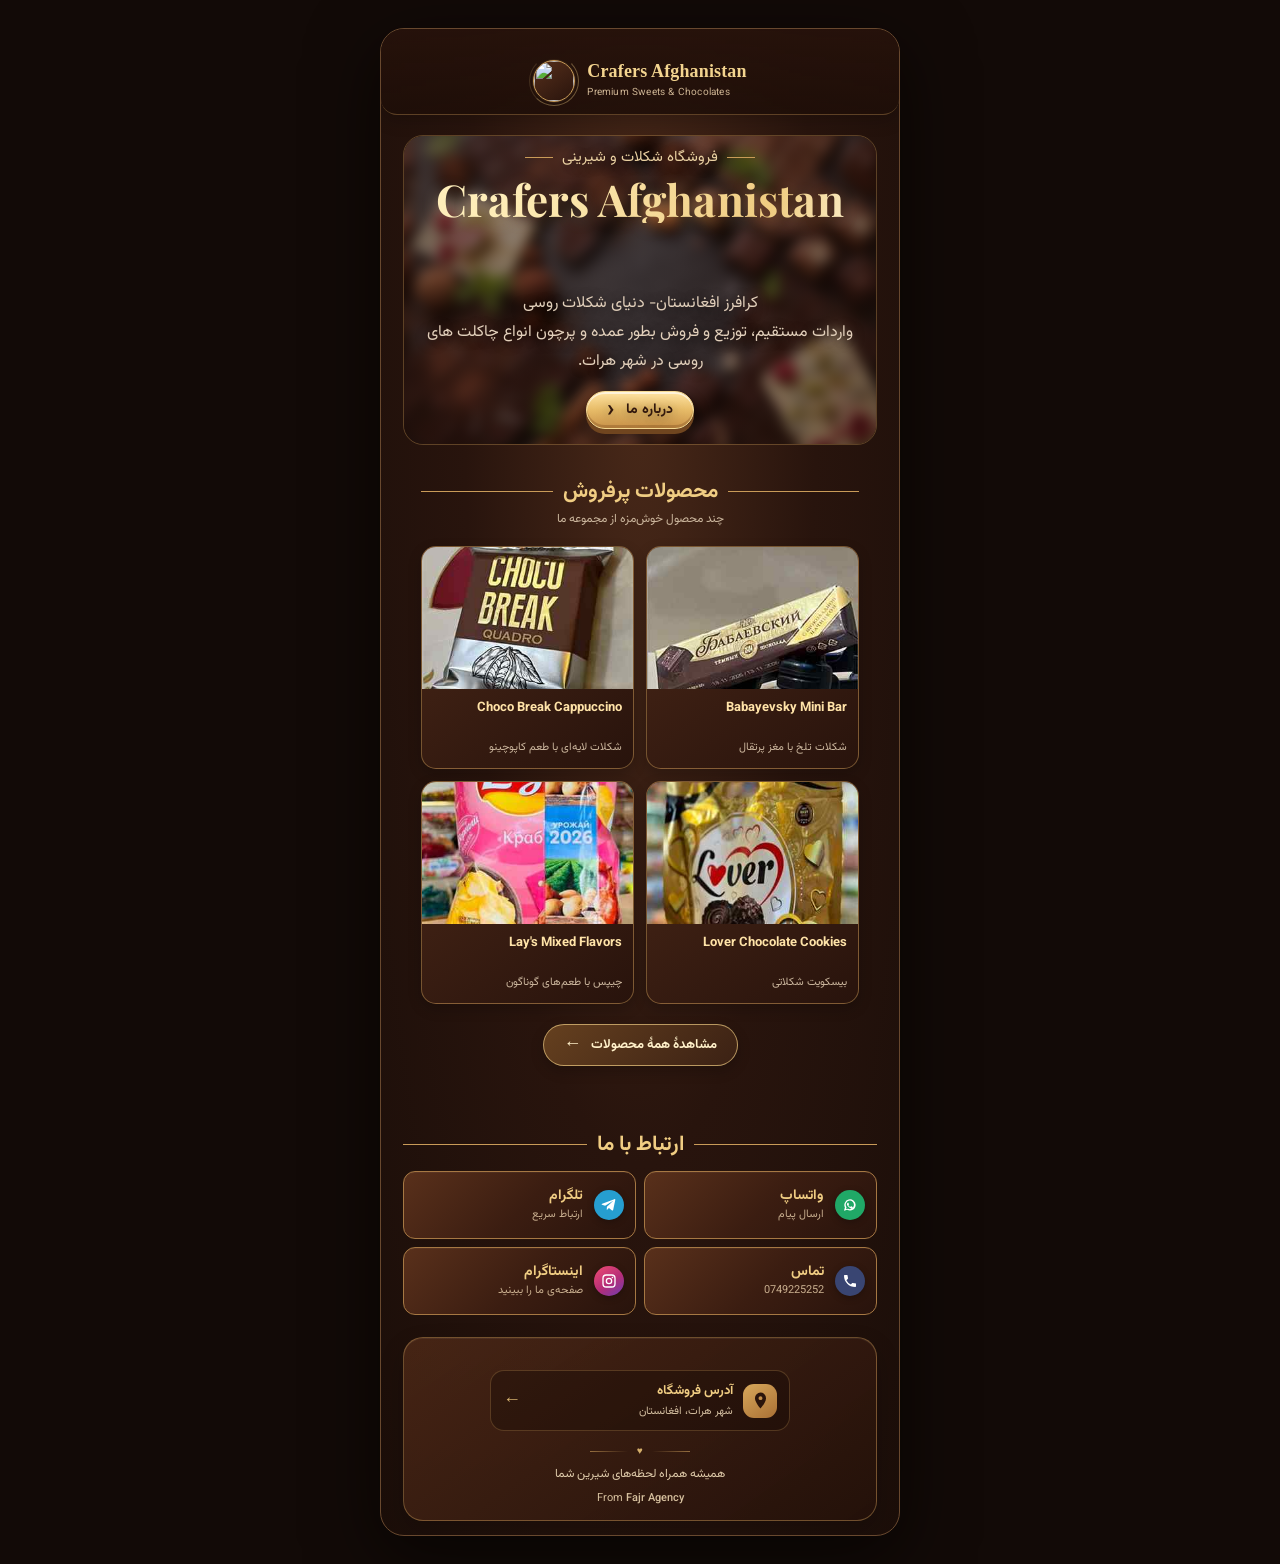
==== index.html @ d03ccd29 "Improve product ordering and clean duplicate listings Co-authored-by: Copilot <223556219+Copilot@use" ====
<!doctype html>
<html lang="fa" dir="rtl">
  <head>
    <meta charset="utf-8" />
    <meta name="viewport" content="width=device-width, initial-scale=1" />
    <meta name="author" content="Kamran Shakib" />
    <meta name="theme-color" content="#21100a" />
    <link rel="icon" href="assets/logo/logo.jpeg" type="image/jpeg" />
    <title>کرافِرز افغانستان | شیرینی و شکلات</title>
    <link rel="preconnect" href="https://fonts.googleapis.com" />
    <link rel="preconnect" href="https://fonts.gstatic.com" crossorigin />
    <link
      href="https://fonts.googleapis.com/css2?family=Playfair+Display:wght@600;700&display=swap"
      rel="stylesheet"
    />
    <link rel="stylesheet" href="style.css?v=about-services-20261118-1" />
  </head>
  <body>
    <main class="phone-page">
      <header class="topbar">
        <a
          class="brand"
          href="#home"
          aria-label="Crafers Afghanistan، صفحه اصلی"
          ><span class="brand-mark" aria-hidden="true"
            ><img src="assets/logo/logo.jpeg" alt="" /></span
          ><span class="brand-copy"
            ><strong>Crafers Afghanistan</strong
            ><small>Premium Sweets &amp; Chocolates</small></span
          ></a
        >
      </header>

      <section class="hero" id="home">
        <div class="hero-photo" aria-hidden="true"></div>
        <div class="hero-copy">
          <p class="eyebrow">
            <span></span> فروشگاه شکلات و شیرینی <span></span>
          </p>
          <h1>Crafers Afghanistan</h1>
          <h2 class="tagline-show" aria-label="طعم خاص، لحظه‌های خاص">
            <span>طعم خاص، لحظه‌های خاص</span><span>شیرینیِ لحظه‌های زندگی</span
            ><span>کیفیت برتر، مزه‌ی ماندگار</span>
          </h2>
          <p class="intro">
            کرافرز افغانستان- دنیای شکلات روسی<br />واردات مستقیم، توزیع و فروش
            بطور عمده و پرچون انواع چاکلت های روسی در شهر هرات.
          </p>
          <a class="about-button" href="about.html">درباره ما <b>‹</b></a>
        </div>
      </section>
      <section
        class="featured-products"
        aria-labelledby="featured-products-title"
      >
        <div class="section-heading">
          <span></span>
          <h2 id="featured-products-title">محصولات پرفروش</h2>
          <span></span>
        </div>
        <p class="section-subtitle">چند محصول خوش‌مزه از مجموعه ما</p>
        <div class="featured-products-grid">
          <a class="featured-product-card" href="products.html"
            ><img
              src="./assets/catalog/img_3315.jpg"
              alt="Babayevsky Mini Bar — شکلات تلخ با مغز پرتقال"
              width="480"
              height="571"
              loading="lazy"
              decoding="async"
            /><span class="featured-product-copy"
              ><strong>Babayevsky Mini Bar</strong
              ><small>شکلات تلخ با مغز پرتقال</small></span
            ></a
          >
          <a class="featured-product-card" href="products.html"
            ><img
              src="./assets/catalog/img_3203.jpg"
              alt="Choco Break Cappuccino — شکلات لایه‌ای با طعم کاپوچینو"
              width="480"
              height="571"
              loading="lazy"
              decoding="async"
            /><span class="featured-product-copy"
              ><strong>Choco Break Cappuccino</strong
              ><small>شکلات لایه‌ای با طعم کاپوچینو</small></span
            ></a
          >
          <a class="featured-product-card" href="products.html"
            ><img
              src="./assets/whatsapp/wa-34.jpg"
              alt="Lover Chocolate Cookies — بیسکویت شکلاتی"
              width="360"
              height="640"
              loading="lazy"
              decoding="async"
            /><span class="featured-product-copy"
              ><strong>Lover Chocolate Cookies</strong
              ><small>بیسکویت شکلاتی</small></span
            ></a
          >
          <a class="featured-product-card" href="products.html"
            ><img
              src="./assets/whatsapp/wa-23.jpg"
              alt="Lay's Mixed Flavors — چیپس با طعم‌های گوناگون"
              width="360"
              height="640"
              loading="lazy"
              decoding="async"
            /><span class="featured-product-copy"
              ><strong>Lay's Mixed Flavors</strong
              ><small>چیپس با طعم‌های گوناگون</small></span
            ></a
          >
        </div>
        <a class="featured-all-link" href="products.html"
          >مشاهدهٔ همهٔ محصولات <span aria-hidden="true">&#x2190;</span></a
        >
      </section>

      <section
        class="contact-section"
        id="contact"
        aria-labelledby="contact-title"
      >
        <div class="section-heading">
          <span></span>
          <h2 id="contact-title">ارتباط با ما</h2>
          <span></span>
        </div>
        <div class="contact-grid" aria-label="راه‌های ارتباطی">
          <a
            class="contact-card"
            href="https://wa.me/93749225252"
            target="_blank"
            rel="noopener noreferrer"
            ><span class="contact-icon whatsapp"
              ><svg viewBox="0 0 24 24" aria-hidden="true">
                <path
                  d="M20.5 11.8a8.5 8.5 0 0 1-12.6 7.4L3 20.5l1.4-4.7a8.5 8.5 0 1 1 16.1-4Zm-8.5-6.4a6.4 6.4 0 0 0-5.5 9.7l.3.5-.8 2.7 2.8-.8.5.3a6.4 6.4 0 1 0 2.7-12.4Zm3.5 9.1c-.2-.1-1.2-.6-1.4-.7s-.3-.1-.5.1-.5.7-.7.8-.3.2-.5.1a5.4 5.4 0 0 1-1.6-1 6 6 0 0 1-1.1-1.4c-.1-.2 0-.3.1-.4l.4-.5.2-.4v-.4c0-.1-.5-1.2-.7-1.6s-.4-.3-.5-.3h-.4a.8.8 0 0 0-.6.3 2.5 2.5 0 0 0-.8 1.8 4.4 4.4 0 0 0 .9 2.3 10 10 0 0 0 3.8 3.4c.5.2.9.4 1.2.5.5.2 1 .2 1.3.1.4-.1 1.2-.5 1.4-1s.2-.9.1-1-.2-.2-.5-.3Z"
                /></svg></span
            ><strong>واتساپ</strong><small>ارسال پیام</small></a
          >
          <a class="contact-card" href="https://t.me/"
            ><span class="contact-icon telegram"
              ><svg viewBox="0 0 24 24" aria-hidden="true">
                <path
                  d="m21.5 4.2-3.2 15c-.2 1.1-.8 1.4-1.7.9l-4.7-3.5-2.3 2.2c-.3.3-.5.5-1 .5l.3-4.8 8.8-8c.4-.3-.1-.5-.6-.2L6.2 13.2l-4.6-1.4c-1-.3-1-1 .2-1.5L20 3.2c.9-.3 1.7.2 1.5 1Z"
                /></svg></span
            ><strong>تلگرام</strong><small>ارتباط سریع</small></a
          >
          <a class="contact-card" href="tel:+93749225252"
            ><span class="contact-icon phone"
              ><svg viewBox="0 0 24 24" aria-hidden="true">
                <path
                  d="M6.62 10.79a15.05 15.05 0 0 0 6.59 6.59l2.2-2.2a1 1 0 0 1 1.02-.24c1.12.37 2.33.56 3.57.56.55 0 1 .45 1 1V20c0 .55-.45 1-1 1C10.61 21 3 13.39 3 4c0-.55.45-1 1-1h3.5c.55 0 1 .45 1 1 0 1.25.2 2.45.56 3.57a1 1 0 0 1-.25 1.02l-2.19 2.2Z"
                /></svg></span
            ><strong>تماس</strong><small>0749225252</small></a
          >
          <a
            class="contact-card"
            href="https://www.instagram.com/"
            target="_blank"
            rel="noopener noreferrer"
            aria-label="باز کردن اینستاگرام"
            ><span class="contact-icon instagram"
              ><svg viewBox="0 0 24 24" aria-hidden="true">
                <path
                  d="M7.8 2h8.4A5.8 5.8 0 0 1 22 7.8v8.4a5.8 5.8 0 0 1-5.8 5.8H7.8A5.8 5.8 0 0 1 2 16.2V7.8A5.8 5.8 0 0 1 7.8 2Zm0 2A3.8 3.8 0 0 0 4 7.8v8.4A3.8 3.8 0 0 0 7.8 20h8.4a3.8 3.8 0 0 0 3.8-3.8V7.8A3.8 3.8 0 0 0 16.2 4H7.8Zm4.2 3a5 5 0 1 1 0 10 5 5 0 0 1 0-10Zm0 2a3 3 0 1 0 0 6 3 3 0 0 0 0-6Zm5.2-3.5a1.2 1.2 0 1 1 0 2.4 1.2 1.2 0 0 1 0-2.4Z"
                /></svg></span
            ><strong>اینستاگرام</strong><small>صفحه‌ی ما را ببینید</small></a
          >
        </div>
      </section>

      <footer class="site-footer" id="address">
        <a
          class="footer-address"
          href="https://www.google.com/maps/search/?api=1&amp;query=Herat%2C+Afghanistan"
          target="_blank"
          rel="noopener noreferrer"
        >
          <span class="footer-pin" aria-hidden="true"
            ><svg viewBox="0 0 24 24">
              <path
                d="M12 2a7 7 0 0 0-7 7c0 5.25 7 13 7 13s7-7.75 7-13a7 7 0 0 0-7-7Zm0 9.5A2.5 2.5 0 1 1 12 6.5a2.5 2.5 0 0 1 0 5Z"
              /></svg
          ></span>
          <span class="footer-address-copy"
            ><strong>آدرس فروشگاه</strong
            ><small>شهر هرات، افغانستان</small></span
          >
          <span class="footer-arrow" aria-hidden="true">←</span>
        </a>
        <div class="footer-divider"><span></span><i>♥</i><span></span></div>
        <p class="footer-note">همیشه همراه لحظه‌های شیرین شما</p>
        <div class="agency-credit" dir="ltr">
          <span>From</span> <strong>Fajr Agency</strong>
        </div>
      </footer>
    </main>
    <script>
      (() => {
        if (window.location.hash === "#contact") {
          window.requestAnimationFrame(() => {
            document.getElementById("contact").scrollIntoView();
          });
        }
      })();
    </script>
    <script>
      (() => {
        const items = document.querySelectorAll(
          ".categories, .category-card, .featured-products, .featured-product-card, .contact-section, .contact-card, .benefits, .site-footer",
        );
        if (window.matchMedia("(prefers-reduced-motion: reduce)").matches) {
          items.forEach((item) => item.classList.add("is-visible"));
          return;
        }
        const observer = new IntersectionObserver(
          (entries, currentObserver) => {
            entries.forEach((entry) => {
              entry.target.classList.toggle("is-visible", entry.isIntersecting);
            });
          },
          { threshold: 0.14, rootMargin: "0px 0px -35px" },
        );
        items.forEach((item) => observer.observe(item));
      })();
    </script>
  </body>
</html>
---- style.css ----
:root {
  color-scheme: dark;
  --bg: #21100a;
  --panel: #382219;
  --gold: #c99b58;
  --gold-light: #f0cd83;
  --cream: #f6ead8;
  --muted: #c6ae91;
}
* {
  box-sizing: border-box;
}
html {
  scroll-behavior: smooth;
  scrollbar-width: thin;
  scrollbar-color: #c99b58 #2a140c;
}
html::-webkit-scrollbar {
  width: 10px;
}
html::-webkit-scrollbar-track {
  background: #2a140c;
}
html::-webkit-scrollbar-thumb {
  background: linear-gradient(180deg, #f0cd83, #9a6736);
  border: 2px solid #2a140c;
  border-radius: 999px;
}
html::-webkit-scrollbar-thumb:hover {
  background: linear-gradient(180deg, #ffe2a2, #c99b58);
}
body {
  margin: 0;
  background: #120a07;
  color: var(--cream);
  font-family: Vazirmatn, Tahoma, sans-serif;
  display: flex;
  justify-content: center;
  min-height: 100vh;
}
.phone-page {
  width: min(100%, 520px);
  min-height: 100vh;
  padding: 18px 22px 14px;
  background: radial-gradient(
    ellipse at 50% 23%,
    #492919 0,
    #28140d 48%,
    #1b0e09 100%
  );
  overflow: hidden;
}
.topbar {
  height: 56px;
  display: flex;
  align-items: center;
  justify-content: space-between;
  border-bottom: 1px solid #735132;
}
.brand {
  display: flex;
  align-items: center;
  gap: 10px;
  color: var(--gold-light);
  text-decoration: none;
  direction: ltr;
}
.brand strong,
.brand small {
  display: block;
}
.brand strong {
  font-size: 17px;
  line-height: 1.25;
}
.brand small {
  color: #c5ad92;
  font-size: 11px;
}
.brand-mark {
  width: 38px;
  height: 38px;
  border: 1px solid var(--gold);
  border-radius: 50%;
  display: grid;
  place-items: center;
  color: #f6d99d;
  font-size: 22px;
}
.icon-button {
  color: var(--gold-light);
  font-size: 23px;
  text-decoration: none;
  width: 34px;
  text-align: center;
}
.hero {
  height: 292px;
  position: relative;
  display: grid;
  place-items: center;
  text-align: center;
  isolation: isolate;
  padding: 20px 4px;
}
.hero-photo {
  position: absolute;
  inset: 0;
  z-index: -1;
  background:
    linear-gradient(90deg, rgba(33, 16, 10, 0.93), rgba(33, 16, 10, 0.7)),
    url("assets/chocolate-hero.jpg")
      center/cover;
  opacity: 0.65;
}
.hero-copy {
  width: 100%;
}
.eyebrow {
  color: #ead1a2;
  font-size: 13px;
  display: flex;
  justify-content: center;
  align-items: center;
  gap: 9px;
  margin: 0 0 5px;
}
.eyebrow span,
.section-heading span {
  height: 1px;
  width: 28px;
  background: var(--gold);
}
h1 {
  font-size: 31px;
  line-height: 1.3;
  direction: ltr;
  color: var(--gold-light);
  margin: 0 0 4px;
  font-weight: 800;
}
h2 {
  margin: 0;
}
.hero h2 {
  font-size: 23px;
  color: #fff1dd;
}
.intro {
  font-size: 14px;
  line-height: 1.9;
  color: #e2d0bb;
  margin: 5px 0 15px;
}
.hero .intro {
  max-width: 680px;
  margin: 5px auto 15px;
  padding-inline: 10px;
  direction: rtl;
  text-align: center;
  line-height: 1.8;
}
.about-button {
  background: linear-gradient(110deg, #f1cf84, #bd8643);
  color: #32180d;
  text-decoration: none;
  border-radius: 24px;
  padding: 7px 20px;
  display: inline-flex;
  align-items: center;
  gap: 12px;
  font-size: 14px;
  font-weight: 700;
  box-shadow: 0 4px 18px #120a0780;
}
.about-button b {
  font-size: 24px;
  line-height: 16px;
}
.contact-grid,
.category-grid {
  display: grid;
  grid-template-columns: repeat(2, minmax(0, 1fr));
  gap: 10px;
}
.contact-grid {
  margin-top: 24px;
}
.contact-card {
  min-height: 88px;
  background: linear-gradient(135deg, #59301b 0%, #3b1d11 52%, #28130c 100%);
  border: 1px solid #a67843;
  border-radius: 13px;
  display: grid;
  justify-items: center;
  align-content: center;
  text-decoration: none;
  color: var(--gold-light);
  line-height: 1.45;
  box-shadow: inset 0 1px #ffffff0a;
}
.contact-card strong {
  font-size: 15px;
}
.contact-card small {
  font-size: 12px;
  color: #c8ae8e;
}
.contact-icon {
  width: 34px;
  height: 34px;
  flex: 0 0 34px;
  border-radius: 50%;
  display: grid;
  place-items: center;
  color: #fff;
  margin-bottom: 5px;
  overflow: hidden;
}
.contact-icon svg {
  display: block;
  width: 19px;
  height: 19px;
  fill: currentColor;
}
.contact-icon svg,
.socials svg {
  width: 17px;
  height: 17px;
  fill: currentColor;
}
.socials svg {
  width: 14px;
  height: 14px;
}
.whatsapp {
  background: #20a867;
}
.telegram {
  background: #269ed0;
}
.phone {
  background: #394572;
}
.location {
  background: #c89244;
}
.categories {
  padding-top: 16px;
}
.section-heading {
  display: flex;
  align-items: center;
  gap: 10px;
}
.section-heading span {
  flex: 1;
}
.section-heading h2 {
  color: var(--gold-light);
  font-size: 21px;
  white-space: nowrap;
}
.section-subtitle {
  text-align: center;
  font-size: 12px;
  color: #cbb69d;
  margin: 2px 0 10px;
}
.category-grid {
  gap: 8px;
}
.category-card {
  height: 132px;
  border: 1px solid #a67843;
  border-radius: 12px;
  overflow: hidden;
  position: relative;
  display: flex;
  align-items: flex-end;
  justify-content: center;
  text-decoration: none;
  color: #ffe3a8;
  box-shadow: inset 0 -45px 30px #180d09b8;
  transition: transform 0.2s ease, border-color 0.2s ease, box-shadow 0.2s ease;
}

/* Reveal sections and cards as they enter the viewport. */
.categories,
.contact-section,
.benefits,
.site-footer,
.category-card,
.contact-card {
  opacity: 0;
  transform: translateY(24px);
  transition: opacity 0.65s ease, transform 0.65s ease;
}
.category-card:nth-child(2),
.contact-card:nth-child(2) { transition-delay: 0.08s; }
.category-card:nth-child(3),
.contact-card:nth-child(3) { transition-delay: 0.16s; }
.category-card:nth-child(4),
.contact-card:nth-child(4) { transition-delay: 0.24s; }
.categories.is-visible,
.contact-section.is-visible,
.benefits.is-visible,
.site-footer.is-visible,
.category-card.is-visible,
.contact-card.is-visible {
  opacity: 1;
  transform: translateY(0);
}
@media (prefers-reduced-motion: reduce) {
  .categories,
  .contact-section,
  .benefits,
  .site-footer,
  .category-card,
  .contact-card {
    opacity: 1;
    transform: none;
    transition: none;
  }
}
.category-card:after {
  content: "";
  position: absolute;
  inset: 35% 0 0;
  background: linear-gradient(
    180deg,
    rgba(71, 35, 18, 0.08) 15%,
    rgba(51, 24, 12, 0.28) 52%,
    rgba(30, 14, 8, 0.94) 100%
  );
}
.category-card img {
  position: absolute;
  width: 100%;
  height: 100%;
  object-fit: cover;
  inset: 0;
  transition: transform 0.3s;
}
.category-card:hover img {
  transform: scale(1.06);
}
.category-card span {
  position: relative;
  z-index: 1;
  display: flex;
  align-items: center;
  justify-content: center;
  width: calc(100% - 14px);
  min-height: 42px;
  margin: 0 7px 7px;
  padding: 6px 8px;
  border: 1px solid rgba(240, 205, 131, 0.42);
  border-radius: 10px;
  background: rgba(29, 13, 7, 0.82);
  backdrop-filter: blur(3px);
  -webkit-backdrop-filter: blur(3px);
  font-size: 14px;
  font-weight: 700;
  line-height: 1.5;
  text-align: center;
  overflow-wrap: anywhere;
  text-shadow: 0 1px 5px rgba(0, 0, 0, 0.55);
}
.category-card:hover {
  transform: translateY(-2px);
  border-color: var(--gold-light);
  box-shadow: inset 0 -45px 30px #180d09b8, 0 8px 18px rgba(0, 0, 0, 0.28);
}
.products-section { padding-top: 24px; }
.product-modal { position: fixed; inset: 0; z-index: 900; display: grid; place-items: center; padding: 18px; opacity: 0; visibility: hidden; pointer-events: none; background: rgba(16, 7, 4, .7); backdrop-filter: blur(7px); transition: opacity .25s ease, visibility .25s ease; }
.product-modal:target { opacity: 1; visibility: visible; pointer-events: auto; }
.product-modal-backdrop { position: absolute; inset: 0; }
.product-dialog { position: relative; z-index: 1; width: min(100%, 440px); max-height: min(88vh, 640px); overflow-y: auto; overflow-x: hidden; direction: ltr; scrollbar-gutter: stable; padding: 42px 20px 22px; border: 1px solid rgba(240,205,131,.7); border-radius: 22px; background: radial-gradient(ellipse at 50% 0%, #58321e, #241109 78%); box-shadow: 0 24px 70px #000b, inset 0 1px rgba(255,255,255,.08); transform: translateY(16px) scale(.96); transition: transform .3s cubic-bezier(.2,.8,.2,1); scrollbar-width: thin; scrollbar-color: #c99b58 #2a140c; }
.product-dialog > * { direction: rtl; }
.product-dialog::-webkit-scrollbar { width: 10px; }
.product-dialog::-webkit-scrollbar-track { background: #2a140c; border-radius: 999px; }
.product-dialog::-webkit-scrollbar-thumb { background: linear-gradient(180deg, #f0cd83, #9a6736); border: 2px solid #2a140c; border-radius: 999px; }
.product-dialog::-webkit-scrollbar-thumb:hover { background: linear-gradient(180deg, #ffe2a2, #c99b58); }
.product-modal:target .product-dialog { transform: translateY(0) scale(1); }
.product-modal-close { position: absolute; top: 12px; right: 14px; width: 34px; height: 34px; display: grid; place-items: center; border: 1px solid rgba(240,205,131,.45); border-radius: 50%; color: #f6dfb1; text-decoration: none; font-size: 23px; line-height: 1; transition: background .2s, color .2s, transform .2s; }
.product-modal-close:hover, .product-modal-close:focus-visible { background: #6b3b21; color: #fff5df; transform: rotate(90deg); outline: none; }
.product-dialog .section-heading { margin-bottom: 8px; }
.product-dialog .section-heading h2 { font-size: 20px; }
.product-dialog .section-subtitle { margin-bottom: 16px; }
.product-grid { display: grid; grid-template-columns: minmax(0, 1fr); gap: 12px; }
.product-card { overflow: hidden; border: 1px solid rgba(166,120,67,.85); border-radius: 13px; background: linear-gradient(145deg, #4b2818, #28130c); color: #ffe3a8; box-shadow: 0 5px 14px #0003; transition: transform .2s ease, border-color .2s ease, box-shadow .2s ease; }
.product-card:hover { transform: translateY(-3px); border-color: #f0cd83; box-shadow: 0 9px 20px #0005; }
.product-gallery { position: relative; }
.product-card .product-main-image { display: block; width: 100%; height: 172px; object-fit: cover; }
.product-thumbs { display: flex; justify-content: center; gap: 5px; padding: 7px 6px 6px; background: rgba(20,9,5,.72); }
.product-thumbs img { width: 34px; height: 27px; object-fit: cover; border: 1px solid rgba(255,255,255,.65); border-radius: 5px; cursor: pointer; opacity: .86; transition: opacity .2s, transform .2s; }
.product-thumbs img:hover { opacity: 1; transform: scale(1.08); }
.product-card strong, .product-card small { display: block; padding-inline: 10px; }
.product-card strong { padding-top: 9px; font-size: 13px; line-height: 1.5; }
.product-card small { padding-top: 3px; padding-bottom: 11px; color: #cbb69d; font-size: 11px; }
.products-reset { display: block; margin: 18px auto 0; padding: 9px 18px; border: 1px solid #a67843; border-radius: 999px; background: rgba(18,8,4,.3); color: #f0cd83; font: inherit; cursor: pointer; transition: background .2s, border-color .2s; }
.products-reset:hover { background: #59301b; }
.products-reset:focus-visible { outline: 2px solid #fff1ca; outline-offset: 3px; }
body:has(.product-modal:target) { overflow: hidden; }
@media (max-width: 420px) { .product-dialog { padding: 40px 14px 18px; border-radius: 19px; } .product-grid { gap: 8px; } }
@media (max-width: 360px) { .product-card .product-main-image { height: 145px; } .product-card strong { font-size: 12px; } }
@media (max-width: 380px) {
  .category-card {
    height: 124px;
  }
  .category-card span {
    width: calc(100% - 10px);
    margin-inline: 5px;
    margin-bottom: 5px;
    min-height: 40px;
    padding-inline: 5px;
    font-size: 13px;
  }
}
.benefits {
  display: grid;
  grid-template-columns: 1fr 1fr;
  gap: 6px 10px;
  padding: 9px 2px;
  color: #e4cfad;
  font-size: 13px;
}
.benefits div {
  display: flex;
  align-items: center;
  gap: 8px;
}
.benefit-icon {
  color: #d8bc8b;
  font-size: 18px;
  width: 20px;
  text-align: center;
}
footer {
  border-top: 1px solid #765537;
  padding-top: 10px;
}
.footer-main {
  display: flex;
  justify-content: space-between;
  gap: 6px;
  align-items: center;
}
.footer-main strong {
  font-size: 13px;
  color: var(--gold-light);
}
.footer-main small {
  display: block;
  color: #c4ad91;
  font-size: 10px;
  margin-top: 2px;
}
.with-love {
  white-space: nowrap;
}
.socials {
  display: flex;
  justify-content: center;
  gap: 8px;
  margin: 7px 0;
}
.socials a {
  width: 34px;
  height: 34px;
  padding: 0;
  border: 1px solid #765537;
  border-radius: 50%;
  display: flex;
  align-items: center;
  justify-content: center;
  color: #e8cd9f;
  text-decoration: none;
  background: linear-gradient(135deg, #59301b, #28130c);
  line-height: 0;
}
.socials svg {
  display: block;
  flex: 0 0 16px;
  width: 16px;
  height: 16px;
  margin: 0;
  fill: currentColor;
}
.copyright {
  text-align: center;
  color: #c4ad91;
  font-size: 10px;
  direction: ltr;
}
.copyright i {
  padding: 0 5px;
  color: var(--gold);
}
@media (min-width: 700px) {
  body {
    padding: 28px 0;
  }
  .phone-page {
    border: 1px solid #68482e;
    border-radius: 24px;
    min-height: auto;
    box-shadow: 0 20px 70px #0009;
  }
  .hero {
    height: 310px;
  }
}
@media (max-width: 360px) {
  .phone-page {
    padding-inline: 14px;
  }
  .brand strong {
    font-size: 15px;
  }
  h1 {
    font-size: 27px;
  }
  .section-heading h2 {
    font-size: 18px;
  }
}

/* Clear section hierarchy and consistent icon sizing */
.contact-section {
  margin-top: 28px;
}
.contact-section > .section-heading {
  margin-bottom: 12px;
}
.contact-grid {
  margin-top: 0;
}
.contact-icon svg {
  width: 19px;
  height: 19px;
}
.socials a:focus-visible,
.contact-card:focus-visible,
.category-card:focus-visible {
  outline: 2px solid var(--gold-light);
  outline-offset: 3px;
}

/* Persian typography and CSS-only tagline slideshow */
:root {
  font-family: "Vazirmatn", Tahoma, sans-serif;
}
body,
button,
input,
textarea {
  font-family: "Vazirmatn", Tahoma, sans-serif;
}
.tagline-show {
  height: 2.1em;
  position: relative;
  overflow: hidden;
  display: flex;
  align-items: center;
  justify-content: center;
}
.tagline-show span {
  position: absolute;
  inset: 0;
  display: flex;
  align-items: center;
  justify-content: center;
  opacity: 0;
  transform: translateY(18px);
  animation: tagline-slide 9s ease-in-out infinite;
}
.tagline-show span:nth-child(2) {
  animation-delay: 3s;
}
.tagline-show span:nth-child(3) {
  animation-delay: 6s;
}
@keyframes tagline-slide {
  0% {
    opacity: 0;
    transform: translateY(18px);
  }
  6%,
  25% {
    opacity: 1;
    transform: translateY(0);
  }
  32%,
  100% {
    opacity: 0;
    transform: translateY(-16px);
  }
}
@media (prefers-reduced-motion: reduce) {
  .tagline-show {
    height: auto;
  }
  .tagline-show span {
    position: static;
    display: none;
    animation: none;
  }
  .tagline-show span:first-child {
    display: flex;
  }
}

/* Blurred chocolate photo behind the hero copy */
.hero-photo {
  overflow: hidden;
  background: none;
  opacity: 1;
}
.hero-photo::before {
  content: "";
  position: absolute;
  inset: -9px;
  background: url("assets/chocolate-hero.jpg") center 45% / cover no-repeat;
  filter: blur(6px);
  transform: scale(1.06);
}
.hero-photo::after {
  content: "";
  position: absolute;
  inset: 0;
  background: linear-gradient(
    90deg,
    rgba(30, 13, 7, 0.62),
    rgba(30, 13, 7, 0.38),
    rgba(30, 13, 7, 0.62)
  );
}
.hero-copy {
  position: relative;
  z-index: 1;
  text-shadow: 0 2px 12px rgba(12, 5, 2, 0.55);
  transform: translateY(-10px);
}

.hero {
  border-radius: 20px;
  overflow: hidden;
  border: 1px solid rgba(201, 155, 88, 0.35);
}
.hero-photo {
  border-radius: inherit;
}

.category-card:nth-child(1) img {
  object-position: 25% 28%;
}
.category-card:nth-child(2) img {
  object-position: 75% 24%;
}
.category-card:nth-child(3) img {
  object-position: 18% 76%;
}
.category-card:nth-child(4) img {
  object-position: 82% 78%;
}

/* Brand-focused header */
.topbar {
  height: 72px;
  display: grid;
  grid-template-columns: 1fr auto 1fr;
  align-items: center;
  gap: 8px;
  border-bottom: 1px solid rgba(201, 155, 88, 0.4);
}
.brand {
  grid-column: 2;
  display: flex;
  align-items: center;
  gap: 10px;
  direction: ltr;
  text-decoration: none;
  color: var(--gold-light);
  white-space: nowrap;
}
.brand-mark {
  width: 44px;
  height: 44px;
  display: grid;
  place-items: center;
  border: 1px solid var(--gold);
  border-radius: 50%;
  background: linear-gradient(145deg, #59301b, #28130c);
  box-shadow: 0 3px 12px #10070480;
}
.brand-mark svg {
  width: 29px;
  height: 29px;
  fill: none;
  stroke: #f0cd83;
  stroke-width: 1.8;
  stroke-linecap: round;
  stroke-linejoin: round;
}
.brand-copy {
  text-align: left;
}
.brand-copy strong {
  display: block;
  font-family: Georgia, "Times New Roman", serif;
  font-size: 17px;
  line-height: 1.2;
  letter-spacing: 0.15px;
  color: #f0cd83;
}
.brand-copy small {
  display: block;
  font-size: 10px;
  line-height: 1.5;
  color: #c5ad92;
}
.header-link {
  display: flex;
  align-items: center;
  gap: 5px;
  color: #e5c58d;
  text-decoration: none;
  font-family: "Vazirmatn", Tahoma, sans-serif;
  font-size: 12px;
  white-space: nowrap;
}
.header-link svg {
  width: 17px;
  height: 17px;
  fill: currentColor;
}
.location-link {
  grid-column: 1;
  justify-self: start;
}
.call-link {
  grid-column: 3;
  justify-self: end;
}
.header-link:hover {
  color: #fff0ce;
}
.header-link:focus-visible,
.brand:focus-visible {
  outline: 2px solid var(--gold-light);
  outline-offset: 4px;
  border-radius: 8px;
}
@media (max-width: 380px) {
  .topbar {
    gap: 4px;
  }
  .brand {
    gap: 6px;
  }
  .brand-mark {
    width: 38px;
    height: 38px;
  }
  .brand-copy strong {
    font-size: 14px;
  }
  .brand-copy small {
    font-size: 9px;
  }
  .header-link {
    font-size: 10px;
  }
  .header-link svg {
    width: 15px;
    height: 15px;
  }
}

.topbar {
  display: flex;
  justify-content: center;
}
.brand {
  grid-column: auto;
}

.topbar {
  border-bottom: 0;
}

@font-face {
  font-family: "Vazirmatn";
  src: url("Vazirmatn/Vazirmatn-VariableFont_wght.ttf") format("truetype");
  font-style: normal;
  font-weight: 100 900;
  font-display: swap;
}
.eyebrow {
  font-size: 15px;
}
.hero h2 {
  font-size: 28px;
  line-height: 1.55;
}
.intro {
  font-size: 16px;
  line-height: 2;
}
@media (max-width: 380px) {
  .hero h2 {
    font-size: 25px;
  }
  .intro {
    font-size: 15px;
  }
  .eyebrow {
    font-size: 14px;
  }
}

.about-button {
  position: relative;
  isolation: isolate;
  overflow: hidden;
}
.about-button::after {
  content: "";
  position: absolute;
  top: 50%;
  left: -34%;
  width: 28%;
  height: 2px;
  border-radius: 99px;
  background: linear-gradient(
    90deg,
    transparent,
    #241109 25%,
    #120805 75%,
    transparent
  );
  transform: translateY(-50%);
  animation: about-button-sweep 2.4s ease-in-out infinite;
  pointer-events: none;
}
.about-button > * {
  position: relative;
  z-index: 1;
}
@keyframes about-button-sweep {
  0% {
    left: -34%;
    opacity: 0;
  }
  12% {
    opacity: 0.9;
  }
  82% {
    opacity: 0.9;
  }
  100% {
    left: 108%;
    opacity: 0;
  }
}
@media (prefers-reduced-motion: reduce) {
  .about-button::after {
    animation: none;
    left: 36%;
    opacity: 0.65;
  }
}

/* Polished dimensional CTA with a soft, continuous light sweep */
.about-button {
  position: relative;
  isolation: isolate;
  overflow: hidden;
  transform: translateY(0);
  border: 1px solid #f5d992;
  background: linear-gradient(180deg, #ffe4a4 0%, #e8bd69 48%, #c99249 100%);
  box-shadow:
    inset 0 2px 0 rgba(255, 255, 255, 0.62),
    inset 0 -3px 0 rgba(104, 57, 18, 0.28),
    0 5px 0 #70451f,
    0 8px 16px rgba(0, 0, 0, 0.38);
  transition:
    transform 0.2s ease,
    box-shadow 0.2s ease;
}
.about-button::after {
  content: "";
  position: absolute;
  z-index: 0;
  top: -35%;
  bottom: -35%;
  left: -42%;
  width: 32%;
  transform: skewX(-22deg);
  background: linear-gradient(
    90deg,
    transparent,
    rgba(255, 255, 255, 0.08) 25%,
    rgba(255, 255, 255, 0.7) 50%,
    rgba(255, 255, 255, 0.08) 75%,
    transparent
  );
  filter: blur(0.2px);
  animation: about-button-gloss 3.2s ease-in-out infinite;
  pointer-events: none;
}
.about-button > * {
  position: relative;
  z-index: 1;
}
.about-button:hover {
  transform: translateY(2px);
  box-shadow:
    inset 0 2px 0 rgba(255, 255, 255, 0.55),
    inset 0 -2px 0 rgba(104, 57, 18, 0.25),
    0 3px 0 #70451f,
    0 6px 12px rgba(0, 0, 0, 0.34);
}
.about-button:active {
  transform: translateY(4px);
  box-shadow:
    inset 0 2px 5px rgba(104, 57, 18, 0.28),
    0 1px 0 #70451f,
    0 3px 7px rgba(0, 0, 0, 0.3);
}
.about-button:focus-visible {
  outline: 2px solid #fff1ca;
  outline-offset: 4px;
}
@keyframes about-button-gloss {
  0%,
  12% {
    left: -42%;
    opacity: 0;
  }
  24% {
    opacity: 0.9;
  }
  68% {
    opacity: 0.75;
  }
  88%,
  100% {
    left: 115%;
    opacity: 0;
  }
}
@media (prefers-reduced-motion: reduce) {
  .about-button::after {
    animation: none;
    display: none;
  }
  .about-button {
    transition: none;
  }
}

.about-button {
  animation: about-button-pulse 2.4s ease-in-out infinite;
}
.about-button::after {
  animation: about-button-gloss 2.4s linear infinite;
}
@keyframes about-button-pulse {
  0%,
  100% {
    filter: brightness(1);
    box-shadow:
      inset 0 2px 0 rgba(255, 255, 255, 0.62),
      inset 0 -3px 0 rgba(104, 57, 18, 0.28),
      0 5px 0 #70451f,
      0 8px 16px rgba(0, 0, 0, 0.38);
  }
  50% {
    filter: brightness(1.13);
    box-shadow:
      inset 0 2px 0 rgba(255, 255, 255, 0.76),
      inset 0 -3px 0 rgba(104, 57, 18, 0.24),
      0 5px 0 #70451f,
      0 9px 22px rgba(239, 190, 99, 0.42);
  }
}
@media (prefers-reduced-motion: reduce) {
  .about-button {
    animation: about-button-pulse 2.4s ease-in-out infinite;
  }
  .about-button::after {
    display: block;
    animation: about-button-gloss 2.4s linear infinite;
  }
}

.brand-mark {
  position: relative;
  overflow: visible;
}
.brand-mark::after {
  content: "";
  position: absolute;
  inset: -6px;
  border: 1px solid rgba(240, 205, 131, 0.56);
  border-left-color: transparent;
  border-right-color: rgba(240, 205, 131, 0.22);
  border-radius: 50%;
  pointer-events: none;
  animation: brand-ring-rotate 18s linear infinite;
}
.brand-mark::before {
  content: "";
  position: absolute;
  inset: -3px;
  border: 1px solid rgba(240, 205, 131, 0.22);
  border-top-color: transparent;
  border-bottom-color: rgba(240, 205, 131, 0.48);
  border-radius: 50%;
  pointer-events: none;
  animation: brand-ring-rotate 26s linear infinite reverse;
}
@keyframes brand-ring-rotate {
  to {
    transform: rotate(360deg);
  }
}
@media (max-width: 380px) {
  .brand-mark::after {
    inset: -5px;
  }
  .brand-mark::before {
    inset: -2px;
  }
}

.brand-mark::after {
  display: block;
  inset: -10px;
  border: 1px dashed rgba(255, 220, 150, 0.95);
  border-left-color: transparent;
  border-right-color: rgba(255, 220, 150, 0.42);
  box-shadow: 0 0 5px rgba(240, 205, 131, 0.26);
  animation: brand-ring-rotate 12s linear infinite;
  z-index: 2;
}
.brand-mark::before {
  display: block;
  inset: -6px;
  border: 1px solid rgba(240, 205, 131, 0.68);
  border-top-color: transparent;
  border-bottom-color: rgba(240, 205, 131, 0.92);
  animation: brand-ring-rotate 20s linear infinite reverse;
  z-index: 2;
}
@media (max-width: 380px) {
  .brand-mark::after {
    inset: -8px;
  }
  .brand-mark::before {
    inset: -5px;
  }
}

.brand-mark {
  position: relative;
  isolation: isolate;
  overflow: visible;
  z-index: 1;
}
.brand-mark::before,
.brand-mark::after {
  content: "";
  position: absolute;
  display: block;
  pointer-events: none;
  border-radius: 50%;
  transform-origin: center;
}
@keyframes brand-ring-rotate {
  from {
    transform: rotate(0deg);
  }
  to {
    transform: rotate(360deg);
  }
}

.about-button::before {
  content: "";
  position: absolute;
  z-index: 1;
  inset: 1px;
  padding: 1.5px;
  border-radius: inherit;
  background: conic-gradient(
    from 0deg,
    transparent 0deg 286deg,
    #1a0b05 308deg,
    #1a0b05 326deg,
    transparent 348deg 360deg
  );
  -webkit-mask:
    linear-gradient(#000 0 0) content-box,
    linear-gradient(#000 0 0);
  -webkit-mask-composite: xor;
  mask-composite: exclude;
  pointer-events: none;
  animation: about-button-orbit 3.6s linear infinite;
}
@keyframes about-button-orbit {
  to {
    transform: rotate(360deg);
  }
}

.about-button::before {
  content: none;
  animation: none;
}
.about-button-frame {
  position: relative;
  isolation: isolate;
  display: inline-flex;
  align-items: center;
  justify-content: center;
  margin: 6px 0 4px;
  padding: 3px;
  border-radius: 999px;
  vertical-align: middle;
}
.about-button-frame::before {
  content: "";
  position: absolute;
  z-index: 0;
  inset: -3px;
  border-radius: inherit;
  padding: 2.5px;
  background: conic-gradient(
    from 0deg,
    transparent 0deg 278deg,
    #160a05 300deg 327deg,
    transparent 349deg 360deg
  );
  -webkit-mask:
    linear-gradient(#000 0 0) content-box,
    linear-gradient(#000 0 0);
  -webkit-mask-composite: xor;
  mask-composite: exclude;
  filter: drop-shadow(0 0 2px rgba(18, 8, 4, 0.55));
  pointer-events: none;
  animation: about-button-frame-orbit 2.8s linear infinite;
}
.about-button-frame .about-button {
  position: relative;
  z-index: 1;
  margin: 0;
}
@keyframes about-button-frame-orbit {
  to {
    transform: rotate(360deg);
  }
}

.about-button-frame::before {
  display: none !important;
  animation: none !important;
}
.about-button::before {
  content: none !important;
  animation: none !important;
}

/* CSS-only about overlay dialog */
.about-modal {
  position: fixed;
  inset: 0;
  z-index: 1000;
  display: grid;
  place-items: center;
  padding: 20px;
  opacity: 0;
  visibility: hidden;
  pointer-events: none;
  background: rgba(16, 7, 4, 0.56);
  backdrop-filter: blur(9px);
  -webkit-backdrop-filter: blur(9px);
  transition:
    opacity 0.28s ease,
    visibility 0.28s ease;
}
.about-modal:target {
  opacity: 1;
  visibility: visible;
  pointer-events: auto;
}
.modal-backdrop {
  position: absolute;
  inset: 0;
  display: block;
}
.about-dialog {
  position: relative;
  z-index: 1;
  width: min(100%, 440px);
  max-height: min(88vh, 680px);
  overflow: auto;
  padding: 30px 26px 24px;
  border: 1px solid rgba(240, 205, 131, 0.7);
  border-radius: 24px;
  background: radial-gradient(
    ellipse at 50% 0%,
    #58321e 0,
    #351a10 48%,
    #241109 100%
  );
  box-shadow:
    0 24px 80px rgba(0, 0, 0, 0.65),
    inset 0 1px rgba(255, 255, 255, 0.08);
  text-align: center;
  transform: translateY(18px) scale(0.97);
  transition: transform 0.3s cubic-bezier(0.2, 0.8, 0.2, 1);
}
.about-modal:target .about-dialog {
  transform: translateY(0) scale(1);
}
.modal-close {
  position: absolute;
  top: 12px;
  right: 14px;
  width: 34px;
  height: 34px;
  display: grid;
  place-items: center;
  border: 1px solid rgba(240, 205, 131, 0.35);
  border-radius: 50%;
  color: #f6dfb1;
  text-decoration: none;
  font:
    26px/1 "Vazirmatn",
    sans-serif;
}
.modal-emblem {
  width: 54px;
  height: 54px;
  margin: 0 auto 10px;
  display: grid;
  place-items: center;
  border: 1px solid #c99b58;
  border-radius: 50%;
  background: linear-gradient(145deg, #60361e, #28130c);
  color: #f0cd83;
  font-size: 28px;
  box-shadow: 0 5px 16px rgba(0, 0, 0, 0.3);
}
.modal-kicker {
  margin: 0 0 4px;
  color: #d8b876;
  font-size: 13px;
}
.about-dialog h2 {
  margin: 0 0 10px;
  color: #f2d28e;
  font-size: 23px;
  line-height: 1.5;
}
.modal-lead {
  margin: 0 auto 12px;
  color: #fff0d7;
  font-size: 15px;
  line-height: 1.9;
}
.modal-copy {
  margin: 0;
  color: #dcc8ae;
  font-size: 14px;
  line-height: 2.05;
  text-align: justify;
}
.modal-points {
  display: flex;
  flex-wrap: wrap;
  justify-content: center;
  gap: 8px;
  margin: 18px 0;
}
.modal-points span {
  padding: 6px 10px;
  border: 1px solid rgba(201, 155, 88, 0.45);
  border-radius: 999px;
  background: rgba(19, 9, 5, 0.28);
  color: #e6cc9e;
  font-size: 12px;
}
.modal-contact {
  display: flex;
  align-items: center;
  justify-content: center;
  gap: 10px;
  padding: 10px 14px;
  border: 1px solid #e9c77e;
  border-radius: 14px;
  background: linear-gradient(180deg, #f0cf88, #bd8746);
  color: #35190d;
  text-decoration: none;
  font-size: 14px;
  font-weight: 700;
  box-shadow:
    inset 0 1px rgba(255, 255, 255, 0.55),
    0 4px 0 #75461f,
    0 7px 14px rgba(0, 0, 0, 0.3);
}
.modal-contact span {
  font-size: 20px;
  line-height: 1;
}
.modal-close:focus-visible,
.modal-contact:focus-visible {
  outline: 2px solid #fff1ca;
  outline-offset: 3px;
}
body:has(.about-modal:target) {
  overflow: hidden;
}
@media (max-width: 420px) {
  .about-modal {
    padding: 14px;
  }
  .about-dialog {
    padding: 26px 19px 20px;
    border-radius: 20px;
  }
  .about-dialog h2 {
    font-size: 20px;
  }
  .modal-copy {
    font-size: 13px;
  }
}
@media (prefers-reduced-motion: reduce) {
  .about-modal,
  .about-dialog {
    transition: none;
  }
}

.about-dialog .modal-emblem.brand-mark {
  width: 54px;
  height: 54px;
  position: relative;
  overflow: visible;
  z-index: 1;
}
.about-dialog .modal-emblem.brand-mark svg {
  width: 31px;
  height: 31px;
  fill: none;
  stroke: #f0cd83;
  stroke-width: 1.8;
  stroke-linecap: round;
  stroke-linejoin: round;
}
.about-dialog .modal-emblem.brand-mark img {
  width: 100%;
  height: 100%;
  object-fit: cover;
  border-radius: 50%;
}
.modal-section-title {
  margin: 18px 0 8px;
  color: #f2d28e;
  font-size: 16px;
}
.modal-services {
  display: grid;
  gap: 7px;
  margin: 0;
  padding: 0 20px 0 0;
  color: #dcc8ae;
  font-size: 14px;
  line-height: 1.9;
  text-align: right;
}
.modal-service-note {
  margin: 12px 0 16px;
  color: #fff0d7;
  font-size: 14px;
  line-height: 1.9;
}

.about-dialog {
  opacity: 0;
  transform-origin: 50% 35%;
  transform: translateY(28px) scale(0.9) rotateX(7deg);
  transition:
    opacity 0.32s ease,
    transform 0.58s cubic-bezier(0.16, 1, 0.3, 1);
  will-change: opacity, transform;
}
.about-modal:target .about-dialog {
  opacity: 1;
  transform: translateY(0) scale(1) rotateX(0);
  animation: about-dialog-open 0.58s cubic-bezier(0.16, 1, 0.3, 1) both;
}
@keyframes about-dialog-open {
  0% {
    opacity: 0;
    transform: translateY(28px) scale(0.9) rotateX(7deg);
  }
  65% {
    opacity: 1;
    transform: translateY(-3px) scale(1.012) rotateX(0);
  }
  100% {
    opacity: 1;
    transform: translateY(0) scale(1) rotateX(0);
  }
}
@media (prefers-reduced-motion: reduce) {
  .about-dialog {
    transition: none;
  }
  .about-modal:target .about-dialog {
    animation: none;
    opacity: 1;
    transform: none;
  }
}

/* Compact, aligned contact cards */
.contact-grid {
  gap: 8px;
}
.contact-card {
  min-height: 68px;
  padding: 9px 11px;
  display: grid;
  grid-template-columns: 32px minmax(0, 1fr);
  grid-template-rows: auto auto;
  column-gap: 9px;
  justify-items: start;
  align-content: center;
  text-align: right;
  border-radius: 12px;
  line-height: 1.35;
  transition:
    transform 0.18s ease,
    border-color 0.18s ease,
    background 0.18s ease;
}
.contact-card:hover {
  transform: translateY(-2px);
  border-color: #e1b96d;
  background: linear-gradient(135deg, #634020, #32180e);
}
.contact-icon {
  grid-column: 1;
  grid-row: 1 / span 2;
  width: 30px;
  height: 30px;
  flex-basis: 30px;
  margin: 0;
  align-self: center;
  box-shadow: 0 2px 7px rgba(0, 0, 0, 0.28);
}
.contact-icon svg {
  width: 16px;
  height: 16px;
}
.contact-card strong {
  grid-column: 2;
  grid-row: 1;
  align-self: end;
  font-size: 14px;
  line-height: 1.4;
}
.contact-card small {
  grid-column: 2;
  grid-row: 2;
  align-self: start;
  font-size: 11px;
  line-height: 1.5;
}
.contact-section > .section-heading {
  margin-bottom: 10px;
}
@media (max-width: 360px) {
  .contact-card {
    min-height: 64px;
    padding: 8px;
  }
  .contact-grid {
    gap: 7px;
  }
  .contact-card strong {
    font-size: 13px;
  }
  .contact-card small {
    font-size: 10px;
  }
}

/* Refined brand footer */
.site-footer {
  margin-top: 22px;
  padding: 18px 16px 12px;
  border: 1px solid rgba(201, 155, 88, 0.42);
  border-radius: 20px;
  background: linear-gradient(
    145deg,
    rgba(80, 42, 24, 0.8),
    rgba(36, 17, 10, 0.94)
  );
  box-shadow:
    inset 0 1px rgba(255, 255, 255, 0.06),
    0 10px 24px rgba(0, 0, 0, 0.2);
  text-align: center;
}
.footer-brand {
  display: flex;
  align-items: center;
  justify-content: center;
  gap: 10px;
  color: #f0cd83;
  direction: ltr;
  font-family: "Playfair Display", Georgia, serif;
  font-size: 16px;
}
.footer-mark.brand-mark {
  width: 36px;
  height: 36px;
  position: relative;
  overflow: visible;
  z-index: 1;
}
.footer-mark.brand-mark svg {
  width: 24px;
  height: 24px;
  fill: none;
  stroke: #f0cd83;
  stroke-width: 1.8;
  stroke-linecap: round;
  stroke-linejoin: round;
}
.footer-mark.brand-mark::before {
  inset: -4px;
}
.footer-mark.brand-mark::after {
  inset: -7px;
}
.footer-address {
  width: min(100%, 300px);
  margin: 14px auto 0;
  padding: 10px 12px;
  display: flex;
  align-items: center;
  gap: 10px;
  border: 1px solid rgba(201, 155, 88, 0.28);
  border-radius: 14px;
  background: rgba(18, 8, 4, 0.32);
  color: var(--cream);
  text-align: right;
  text-decoration: none;
  transition:
    border-color 0.2s,
    background 0.2s;
}
.footer-address:hover {
  border-color: var(--gold-light);
  background: rgba(18, 8, 4, 0.52);
}
.footer-pin {
  width: 34px;
  height: 34px;
  flex: 0 0 34px;
  border-radius: 11px;
  display: grid;
  place-items: center;
  background: linear-gradient(145deg, #d8a85b, #a97035);
  color: #2a140b;
}
.footer-pin svg {
  width: 19px;
  height: 19px;
  fill: currentColor;
}
.footer-address-copy {
  display: grid;
  gap: 2px;
  flex: 1;
}
.footer-address-copy strong {
  font-size: 13px;
  color: #f0cd83;
}
.footer-address-copy small {
  font-size: 11px;
  color: #d3bea0;
}
.footer-arrow {
  color: #d6b26f;
  font-size: 18px;
}
.footer-divider {
  display: flex;
  align-items: center;
  justify-content: center;
  gap: 9px;
  margin: 13px auto 6px;
  color: #d4af6a;
}
.footer-divider span {
  width: 38px;
  height: 1px;
  background: linear-gradient(90deg, transparent, rgba(201, 155, 88, 0.65));
}
.footer-divider span:last-child {
  transform: rotate(180deg);
}
.footer-divider i {
  font-size: 10px;
  font-style: normal;
}
.footer-note {
  margin: 0 0 8px;
  color: #decaa9;
  font-size: 12px;
}
.site-footer .copyright {
  display: flex;
  justify-content: center;
  align-items: center;
  gap: 7px;
  color: #a98f71;
  font-size: 9px;
  direction: ltr;
}
.site-footer .copyright i {
  padding: 0;
  color: #c99b58;
}
@media (max-width: 360px) {
  .site-footer {
    padding: 16px 12px 11px;
  }
  .footer-brand {
    font-size: 14px;
  }
  .site-footer .copyright {
    font-size: 8px;
    gap: 5px;
  }
}

.footer-address-static {
  justify-content: center;
  cursor: default;
}
.footer-address-static:hover {
  border-color: rgba(201, 155, 88, 0.28);
  background: rgba(18, 8, 4, 0.32);
}

.instagram {
  background: linear-gradient(145deg, #f04d72, #b52d78 55%, #6c3db3);
}

.agency-credit {
  margin-top: 5px;
  color: #c6a66f;
  font-family: "Playfair Display", Georgia, serif;
  font-size: 10px;
  letter-spacing: 0.35px;
  opacity: 0.9;
}

.agency-credit {
  margin-top: 8px;
  color: #f0cd83;
  font-family: "Playfair Display", Georgia, serif;
  font-size: 14px;
  font-weight: 500;
  letter-spacing: 0.45px;
  line-height: 1.5;
  text-align: center;
  text-shadow: 0 1px 8px rgba(201, 155, 88, 0.2);
  opacity: 1;
}
.agency-credit span {
  font-style: italic;
  font-weight: 400;
  color: #d6bd91;
}
.agency-credit strong {
  font-weight: 700;
  color: #f0cd83;
}

.agency-credit {
  font-family: "Vazirmatn", Tahoma, sans-serif;
  font-size: 11px;
  font-weight: 400;
  letter-spacing: 0;
  text-shadow: none;
  color: #d5bf9d;
}
.agency-credit span {
  font-style: normal;
  font-weight: 400;
  color: inherit;
}
.agency-credit strong {
  font-weight: 500;
  color: inherit;
}

/* Refined storefront header */
.topbar {
  position: sticky;
  top: 0;
  z-index: 50;
  height: 86px;
  margin-top: 0;
  margin-inline: -22px;
  margin-bottom: 20px;
  padding: 18px 22px 0;
  border-bottom: 1px solid rgba(201, 155, 88, 0.34);
  background: linear-gradient(180deg, rgba(38, 18, 11, .96), rgba(30, 14, 8, .86));
  box-shadow: 0 5px 18px rgba(0, 0, 0, .2);
  backdrop-filter: blur(10px);
  -webkit-backdrop-filter: blur(10px);
  border-radius: 0 0 16px 16px;
}
.phone-page { padding-top: 0; }
.brand {
  gap: 12px;
  padding: 5px 10px;
  border-radius: 12px;
  transition: background .2s ease, transform .2s ease;
}
.brand:hover { background: rgba(240, 205, 131, .08); transform: translateY(-1px); }
.brand-mark img {
  display: block;
  width: 100%;
  height: 100%;
  object-fit: cover;
  border-radius: 50%;
}
.brand-mark { width: 42px; height: 42px; background: linear-gradient(145deg, #57301c, #28130c); box-shadow: inset 0 1px rgba(255,255,255,.12), 0 4px 12px rgba(0,0,0,.24); }
.brand-copy strong { font-family: Georgia, "Times New Roman", serif; font-size: 18px; letter-spacing: .15px; color: #f3d48f; }
.brand-copy small { margin-top: 2px; color: #cdb493; font-size: 10px; letter-spacing: .2px; }
@media (max-width: 380px) {
  .topbar { height: 82px; margin-top: 0; margin-inline: -14px; padding: 14px 14px 0; }
  .brand-copy strong { font-size: 16px; }
  .brand-copy small { font-size: 9px; }
}

/* Premium animated hero brand title */
.hero h1 {
  position: relative;
  display: inline-block;
  margin: 0 0 3px;
  font-family: "Playfair Display", Georgia, serif;
  font-size: clamp(32px, 8vw, 44px);
  font-weight: 700;
  letter-spacing: .2px;
  font-synthesis: none;
  line-height: 1.12;
  background: linear-gradient(110deg, #fff0bd 8%, #f0cd83 38%, #fff8dc 50%, #c58b45 72%, #ffe7a1 94%);
  background-size: 220% auto;
  -webkit-background-clip: text;
  background-clip: text;
  color: transparent;
  text-shadow: 0 3px 18px rgba(240, 205, 131, .2);
  animation: brand-title-in .8s cubic-bezier(.2,.8,.2,1) both, brand-title-shine 5s ease-in-out 1s infinite;
}
@keyframes brand-title-in {
  from { opacity: 0; transform: translateY(12px) scale(.96); letter-spacing: 4px; }
  to { opacity: 1; transform: translateY(0) scale(1); letter-spacing: .2px; }
}
@keyframes brand-title-shine {
  0%, 65%, 100% { background-position: 0% 50%; }
  82% { background-position: 100% 50%; }
}
@media (prefers-reduced-motion: reduce) {
  .hero h1 { animation: none; }
}

/* Calm header logo: one subtle orbit instead of multiple competing rings. */
.topbar .brand-mark::after {
  display: none;
}
.topbar .brand-mark::before {
  inset: -5px;
  border: 1px solid rgba(240, 205, 131, 0.38);
  border-top-color: transparent;
  border-left-color: rgba(240, 205, 131, 0.16);
  animation: brand-ring-rotate 14s linear infinite;
}
.topbar .brand-mark {
  box-shadow: 0 0 0 1px rgba(240, 205, 131, 0.08);
}
.about-dialog .modal-emblem.brand-mark::after {
  display: none;
}
.about-dialog .modal-emblem.brand-mark::before {
  inset: -6px;
  border: 1px solid rgba(240, 205, 131, 0.4);
  border-top-color: transparent;
  border-left-color: rgba(240, 205, 131, 0.16);
  animation: brand-ring-rotate 16s linear infinite;
}
@media (prefers-reduced-motion: reduce) {
  .topbar .brand-mark::before,
  .about-dialog .modal-emblem.brand-mark::before {
    animation: none;
  }
}

.products-page .phone-page { min-height: 100vh; }
.products-page .products-back { display: flex; justify-content: flex-end; padding: 14px 0 0; }
.products-page .products-back a { display: inline-flex; align-items: center; gap: 8px; min-height: 38px; padding: 7px 15px; border: 1px solid rgba(240,205,131,.5); border-radius: 999px; background: rgba(201,155,88,.1); color: #f6dfb1; text-decoration: none; font-size: 13px; font-weight: 600; transition: background .2s, border-color .2s; }
.products-page .products-back a span { font-size: 18px; line-height: 1; }
.products-page .products-back a:hover, .products-page .products-back a:focus-visible { background: rgba(201,155,88,.24); border-color: #f0cd83; outline: none; }
.products-page .products-section { padding: 20px 18px 42px; }
.products-page .product-grid { grid-template-columns: repeat(2, minmax(0, 1fr)); }
.products-page .product-card .product-main-image { height: 190px; }
.products-page .product-modal-close, .products-page .product-modal-backdrop { display: none; }
@media (max-width: 520px) { .products-page .product-grid { grid-template-columns: minmax(0, 1fr); } }

.products-page .products-back a { width: 42px; min-height: 42px; justify-content: center; padding: 0; border-radius: 50%; }
.products-page .products-back a svg { width: 19px; height: 19px; fill: none; stroke: currentColor; stroke-width: 1.8; stroke-linecap: round; stroke-linejoin: round; }
/* Imported product photos from the user's photo folder. */
.products-page .product-card.imported-product .product-main-image { height: 190px; object-fit: cover; }
/* Product gallery: compact, touch friendly cards with category chips. */
.products-page .product-filters { display: flex; gap: 8px; overflow-x: auto; padding: 2px 1px 12px; margin: 0 0 14px; scrollbar-width: thin; scrollbar-color: #9a6736 transparent; }
.products-page .filter-chip { flex: 0 0 auto; padding: 8px 13px; border: 1px solid rgba(201,155,88,.42); border-radius: 999px; background: rgba(18,8,4,.35); color: #d9c4a5; font: inherit; font-size: 12px; cursor: pointer; transition: background .2s, color .2s, border-color .2s; }
.products-page .filter-chip:hover, .products-page .filter-chip:focus-visible { border-color: #f0cd83; color: #fff1ca; outline: none; }
.products-page .filter-chip.is-active { border-color: #f0cd83; background: linear-gradient(135deg, #9a6736, #65401f); color: #fff5df; box-shadow: 0 3px 10px #0004; }
.products-page .product-grid { grid-template-columns: repeat(2, minmax(0, 1fr)); gap: 14px; }
.products-page .product-card { border-color: rgba(201,155,88,.42); border-radius: 15px; }
.products-page .product-card .product-main-image { width: 100%; height: 160px; object-fit: cover; }
.products-page .product-card strong { min-height: 38px; padding-top: 9px; font-size: 13px; }
.products-page .product-card small { min-height: 30px; padding-bottom: 10px; font-size: 11px; }
@media (max-width: 390px) { .products-page .product-grid { grid-template-columns: minmax(0, 1fr); gap: 12px; } .products-page .product-card .product-main-image { height: 190px; } }
.products-page .product-search { position: relative; margin: 0 0 16px; }
.products-page .product-search input { width: 100%; height: 48px; padding: 0 44px 0 16px; border: 1px solid rgba(201,155,88,.58); border-radius: 14px; outline: none; background: rgba(18,8,4,.58); color: #fff1ca; font: inherit; font-size: 14px; direction: rtl; text-align: right; box-shadow: inset 0 1px 4px #0004; }
.products-page .product-search input::placeholder { color: #c6ae91; opacity: 1; }
.products-page .product-search input:focus { border-color: #f0cd83; box-shadow: 0 0 0 3px rgba(240,205,131,.14); }
.products-page .product-search > svg { position: absolute; z-index: 1; top: 14px; right: 14px; width: 20px; height: 20px; fill: none; stroke: #d8b77c; stroke-width: 1.8; stroke-linecap: round; pointer-events: none; }
.products-page .search-empty { margin: 16px 0; color: #d8b77c; text-align: center; font-size: 14px; }
.view-all-products { display: flex; align-items: center; justify-content: center; gap: 10px; width: fit-content; min-width: 145px; margin: 20px auto 2px; padding: 10px 20px; border: 1px solid rgba(240,205,131,.7); border-radius: 999px; background: linear-gradient(135deg, #65401f, #3b2114); color: #fff1ca; text-decoration: none; font-size: 13px; font-weight: 700; box-shadow: 0 5px 16px #0004; transition: transform .2s, background .2s; }
.view-all-products span, .featured-all-link span { font-size: 18px; line-height: 1; }
.view-all-products:hover, .view-all-products:focus-visible, .featured-all-link:hover, .featured-all-link:focus-visible { background: #80512a; outline: 2px solid #f0cd83; outline-offset: 3px; transform: translateY(-2px); }
.featured-products { padding: 30px 18px 34px; }
.featured-products .section-subtitle { margin-bottom: 18px; }
.featured-products-grid { display: grid; grid-template-columns: repeat(2, minmax(0, 1fr)); gap: 12px; }
.featured-product-card { overflow: hidden; display: block; border: 1px solid rgba(201,155,88,.48); border-radius: 15px; background: linear-gradient(145deg, #4b2818, #28130c); color: #ffe3a8; text-decoration: none; box-shadow: 0 5px 14px #0003; transition: transform .2s, border-color .2s, box-shadow .2s; }
.featured-product-card:hover, .featured-product-card:focus-visible { transform: translateY(-3px); border-color: #f0cd83; box-shadow: 0 9px 20px #0005; outline: none; }
.featured-product-card img { display: block; width: 100%; height: 142px; object-fit: cover; }
.featured-product-copy { display: block; padding: 10px 11px 12px; }
.featured-product-copy strong, .featured-product-copy small { display: block; }
.featured-product-copy strong { min-height: 36px; font-size: 13px; line-height: 1.45; }
.featured-product-copy small { padding-top: 4px; color: #cbb69d; font-size: 11px; }
.featured-all-link { display: flex; align-items: center; justify-content: center; gap: 9px; width: fit-content; margin: 20px auto 0; padding: 8px 4px; color: #f0cd83; text-decoration: none; font-size: 13px; font-weight: 700; transition: color .2s, transform .2s; }
@media (max-width: 360px) { .featured-products-grid { grid-template-columns: 1fr; } .featured-product-card img { height: 185px; } }
.featured-all-link { min-height: 42px; padding: 9px 20px; border: 1px solid rgba(240,205,131,.68); border-radius: 999px; background: linear-gradient(135deg, #65401f, #3b2114); color: #fff1ca; box-shadow: 0 5px 14px #0003; transition: background .2s ease, border-color .2s ease, box-shadow .2s ease, transform .2s ease; }
.featured-all-link:hover { background: linear-gradient(135deg, #80512a, #543019); border-color: #f0cd83; box-shadow: 0 7px 18px #0005; transform: translateY(-2px); outline: none; }
.featured-all-link:focus-visible { outline: 2px solid #f0cd83; outline-offset: 3px; }
.products-page .product-card .product-main-image { object-fit: cover; object-position: center 44%; background: #28130c; }
.products-page .product-card .portrait-product-image { object-position: center 44%; }
.products-page .product-card { position: relative; }
.products-page .product-gallery { position: relative; }
.products-page .product-order-action {
  position: absolute;
  z-index: 2;
  left: 50%;
  bottom: 10px;
  display: flex;
  align-items: center;
  justify-content: center;
  gap: 8px;
  width: fit-content;
  max-width: calc(100% - 20px);
  min-height: 42px;
  padding: 7px 12px 7px 9px;
  border: 1px solid #f5dfa1;
  border-radius: 999px;
  background: linear-gradient(135deg, #f2d58a 0%, #d7ad59 55%, #bd8b3d 100%);
  color: #34200f;
  font-size: 12px;
  font-weight: 800;
  line-height: 1.2;
  white-space: nowrap;
  text-decoration: none;
  box-shadow: 0 6px 16px rgba(0, 0, 0, .48), inset 0 1px 0 rgba(255, 255, 255, .55);
  opacity: 0;
  visibility: hidden;
  pointer-events: none;
  transform: translate(-50%, 10px);
  transition: opacity .2s ease, visibility .2s ease, transform .2s ease, background .2s ease;
}
.products-page .product-order-action svg {
  flex: 0 0 auto;
  width: 25px;
  height: 25px;
  padding: 4px;
  border-radius: 50%;
  background: #fff9e9;
  fill: currentColor;
  color: #168448;
  box-sizing: border-box;
}
.products-page .product-card:hover .product-order-action,
.products-page .product-card:focus-within .product-order-action,
.products-page .product-card.is-order-visible .product-order-action {
  opacity: 1;
  visibility: visible;
  pointer-events: auto;
  transform: translate(-50%, 0);
}
.products-page .product-order-action:hover,
.products-page .product-order-action:focus-visible {
  background: linear-gradient(135deg, #ffe9a8 0%, #e0b967 55%, #ca9647 100%);
  color: #2b180a;
  box-shadow: 0 8px 20px rgba(0, 0, 0, .54), inset 0 1px 0 rgba(255, 255, 255, .68);
  outline: 2px solid #fff1c4;
  outline-offset: 3px;
}
.products-page .scroll-to-top { position: fixed; z-index: 1000; right: max(16px, calc((100vw - 480px) / 2 + 18px)); bottom: max(18px, env(safe-area-inset-bottom)); display: grid; width: 48px; height: 48px; place-items: center; border: 1px solid rgba(240,205,131,.78); border-radius: 50%; background: linear-gradient(145deg, #80512a, #3b2114); color: #fff1ca; box-shadow: 0 5px 16px #0006; cursor: pointer; opacity: 0; visibility: hidden; pointer-events: none; transform: translateY(8px); transition: opacity .2s ease, transform .2s ease, visibility .2s ease, background .2s ease; }
.products-page .scroll-to-top.is-visible { opacity: 1; visibility: visible; pointer-events: auto; transform: translateY(0); }
.products-page .scroll-to-top svg { width: 22px; height: 22px; fill: none; stroke: currentColor; stroke-width: 2; stroke-linecap: round; stroke-linejoin: round; }
.products-page .scroll-to-top:hover, .products-page .scroll-to-top:focus-visible { background: linear-gradient(145deg, #a06a38, #543019); outline: 2px solid #f0cd83; outline-offset: 3px; }
@media (prefers-reduced-motion: reduce) { .products-page .scroll-to-top { transition: none; } }

.about-page-card {
  margin: 26px 0 18px;
  padding: 28px 22px;
  border: 1px solid rgba(201, 155, 88, .46);
  border-radius: 20px;
  background: linear-gradient(150deg, rgba(73, 41, 25, .92), rgba(36, 17, 9, .96));
  box-shadow: 0 12px 30px rgba(0, 0, 0, .24), inset 0 1px rgba(255,255,255,.04);
}
.about-page-kicker { margin: 0 0 6px; color: #d8b876; text-align: center; font-size: 14px; }
.about-page-card h1 { margin: 0 0 12px; color: #f2d28e; text-align: center; font-size: 25px; line-height: 1.5; direction: rtl; }
.about-page-intro { margin: 0 0 22px; color: #fff0d7; text-align: center; font-size: 15px; line-height: 2; }
.about-page-card h2 { margin: 0 0 10px; color: #f2d28e; font-size: 18px; }
.about-page-services { display: grid; gap: 8px; margin: 0; padding: 0 21px 0 0; color: #dcc8ae; font-size: 15px; line-height: 1.9; }
.about-page-note { margin: 18px 0 22px; color: #fff0d7; font-size: 14px; line-height: 1.9; }
.about-page-actions { display: grid; justify-items: center; gap: 12px; }
.about-page-actions .modal-contact { margin: 0; }
.about-page-back { color: #d8b876; font-size: 13px; text-decoration: none; }
.about-page-back:hover, .about-page-back:focus-visible { color: #fff0ce; text-decoration: underline; }
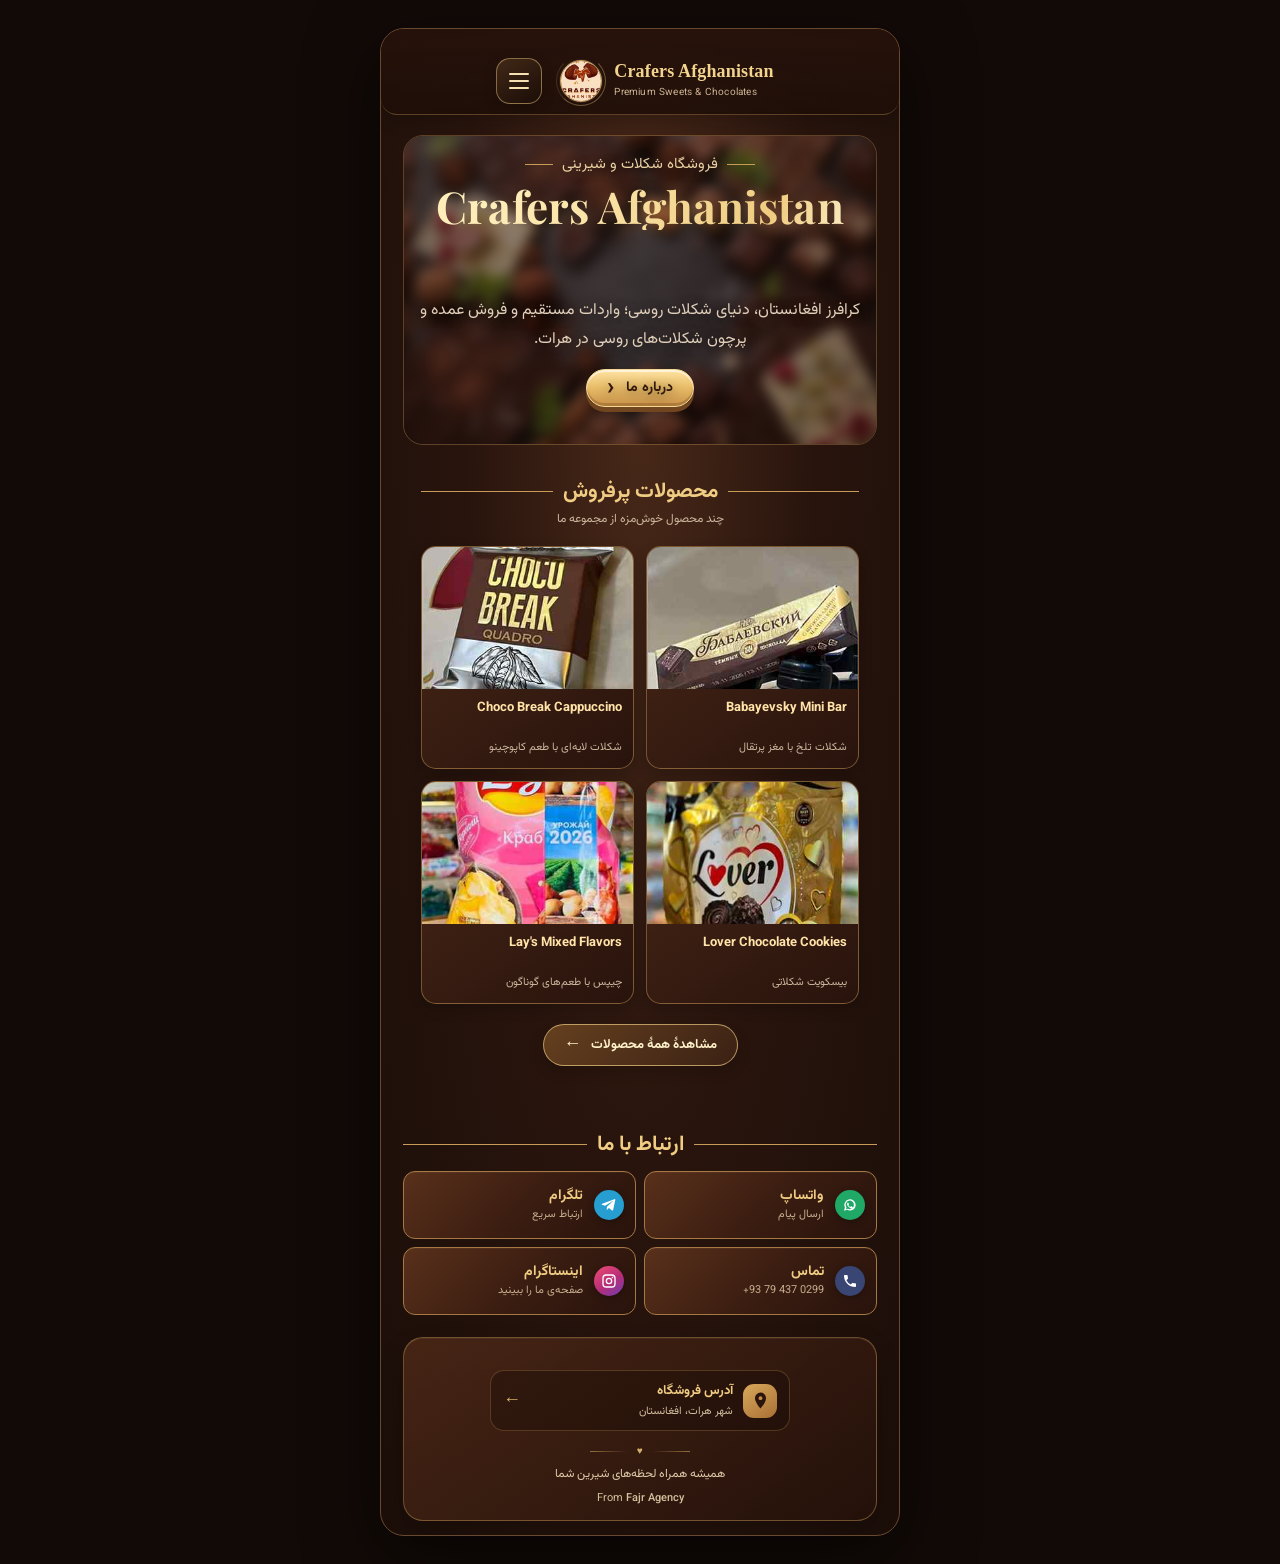
==== commit ba5989bb: "Improve storefront navigation and product experience" ====
--- a/index.html
+++ b/index.html
@@ -29,7 +29,22 @@
             ><small>Premium Sweets &amp; Chocolates</small></span
           ></a
         >
+        <button class="menu-toggle" type="button" aria-label="باز کردن منو" aria-haspopup="dialog" aria-controls="site-menu"><span></span><span></span><span></span></button>
       </header>
+      <dialog class="site-menu" id="site-menu" aria-labelledby="site-menu-title">
+        <button class="site-menu-scrim" type="button" aria-label="بستن منو"></button>
+        <div class="site-menu-panel">
+        <div class="site-menu-head"><div><span class="menu-kicker">CRAFERS AFGHANISTAN</span><h2 id="site-menu-title">از کجا شروع کنیم؟</h2></div><button class="menu-close" type="button" aria-label="بستن منو">×</button></div>
+        <nav class="site-menu-links" aria-label="منوی اصلی">
+          <a href="index.html"><span class="menu-icon"><svg viewBox="0 0 24 24" aria-hidden="true"><path d="m3 10 9-7 9 7v10a1 1 0 0 1-1 1h-6v-7h-4v7H4a1 1 0 0 1-1-1z"/></svg></span><span><strong>صفحهٔ اصلی</strong></span></a>
+          <a href="products.html"><span class="menu-icon"><svg viewBox="0 0 24 24" aria-hidden="true"><path d="m12 3 9 5-9 5-9-5 9-5Zm-9 9 9 5 9-5M3 16l9 5 9-5"/></svg></span><span><strong>محصولات</strong></span></a>
+          <a href="about.html"><span class="menu-icon"><svg viewBox="0 0 24 24" aria-hidden="true"><circle cx="12" cy="12" r="9"/><path d="M9.7 9a2.4 2.4 0 1 1 4.2 1.6c-1.2 1.1-1.9 1.4-1.9 3M12 17.2v.1"/></svg></span><span><strong>دربارهٔ ما</strong></span></a>
+          <a href="index.html#contact"><span class="menu-icon"><svg viewBox="0 0 24 24" aria-hidden="true"><path d="M20 11.5a7.5 7.5 0 0 1-11.2 6.6L4 19l1.2-4.5A7.5 7.5 0 1 1 20 11.5Z"/><path d="M9 10h.01M12 10h.01M15 10h.01"/></svg></span><span><strong>ارتباط با ما</strong></span></a>
+          <a href="index.html#address"><span class="menu-icon"><svg viewBox="0 0 24 24" aria-hidden="true"><path d="M20 10c0 5-8 12-8 12S4 15 4 10a8 8 0 1 1 16 0Z"/><circle cx="12" cy="10" r="2.5"/></svg></span><span><strong>آدرس فروشگاه</strong></span></a>
+        </nav>
+        <a class="menu-order" href="https://wa.me/93794370299" target="_blank" rel="noopener noreferrer"><span>برای سفارش آماده‌اید؟</span><strong>سفارش از واتساپ</strong></a>
+        </div>
+      </dialog>
 
       <section class="hero" id="home">
         <div class="hero-photo" aria-hidden="true"></div>
@@ -43,8 +58,8 @@
             ><span>کیفیت برتر، مزه‌ی ماندگار</span>
           </h2>
           <p class="intro">
-            کرافرز افغانستان- دنیای شکلات روسی<br />واردات مستقیم، توزیع و فروش
-            بطور عمده و پرچون انواع چاکلت های روسی در شهر هرات.
+            کرافرز افغانستان، دنیای شکلات روسی؛ واردات مستقیم و فروش عمده و پرچون
+            شکلات‌های روسی در هرات.
           </p>
           <a class="about-button" href="about.html">درباره ما <b>‹</b></a>
         </div>
@@ -131,7 +146,7 @@
         <div class="contact-grid" aria-label="راه‌های ارتباطی">
           <a
             class="contact-card"
-            href="https://wa.me/93749225252"
+            href="https://wa.me/93794370299"
             target="_blank"
             rel="noopener noreferrer"
             ><span class="contact-icon whatsapp"
@@ -149,13 +164,13 @@
                 /></svg></span
             ><strong>تلگرام</strong><small>ارتباط سریع</small></a
           >
-          <a class="contact-card" href="tel:+93749225252"
+          <a class="contact-card" href="tel:+93794370299"
             ><span class="contact-icon phone"
               ><svg viewBox="0 0 24 24" aria-hidden="true">
                 <path
                   d="M6.62 10.79a15.05 15.05 0 0 0 6.59 6.59l2.2-2.2a1 1 0 0 1 1.02-.24c1.12.37 2.33.56 3.57.56.55 0 1 .45 1 1V20c0 .55-.45 1-1 1C10.61 21 3 13.39 3 4c0-.55.45-1 1-1h3.5c.55 0 1 .45 1 1 0 1.25.2 2.45.56 3.57a1 1 0 0 1-.25 1.02l-2.19 2.2Z"
                 /></svg></span
-            ><strong>تماس</strong><small>0749225252</small></a
+            ><strong>تماس</strong><small dir="ltr">+93 79 437 0299</small></a
           >
           <a
             class="contact-card"
@@ -176,7 +191,7 @@
       <footer class="site-footer" id="address">
         <a
           class="footer-address"
-          href="https://www.google.com/maps/search/?api=1&amp;query=Herat%2C+Afghanistan"
+          href="https://maps.app.goo.gl/gN85qdpbEWXtWWPf6"
           target="_blank"
           rel="noopener noreferrer"
         >
@@ -228,5 +243,38 @@
         items.forEach((item) => observer.observe(item));
       })();
     </script>
+    <script>
+      (() => {
+        const menu = document.getElementById("site-menu");
+        const openButton = document.querySelector(".menu-toggle");
+        const closeButton = document.querySelector(".menu-close");
+        const scrim = menu && menu.querySelector(".site-menu-scrim");
+        if (!menu || !openButton || !closeButton) return;
+        openButton.addEventListener("click", () => menu.showModal());
+        let closeTimer;
+        const dismissMenu = () => {
+          if (!menu.open || menu.classList.contains("is-closing")) return;
+          menu.classList.add("is-closing");
+          closeTimer = window.setTimeout(() => menu.close(), 320);
+        };
+        closeButton.addEventListener("click", dismissMenu);
+        scrim.addEventListener("click", dismissMenu);
+        menu.addEventListener("cancel", (event) => {
+          event.preventDefault();
+          dismissMenu();
+        });
+        menu.addEventListener("click", (event) => {
+          if (event.target === menu) dismissMenu();
+        });
+        menu.querySelectorAll("a").forEach((link) => {
+          link.addEventListener("click", () => menu.close());
+        });
+        menu.addEventListener("close", () => {
+          window.clearTimeout(closeTimer);
+          menu.classList.remove("is-closing");
+          openButton.focus();
+        });
+      })();
+    </script>
   </body>
 </html>
--- a/style.css
+++ b/style.css
@@ -1717,6 +1717,37 @@
   color: inherit;
 }
 
+/* Shared hamburger navigation */
+.menu-toggle { display: grid; width: 46px; height: 46px; align-content: center; justify-items: center; gap: 5px; border: 1px solid rgba(240,205,131,.48); border-radius: 14px; background: linear-gradient(145deg, rgba(201,155,88,.18), rgba(18,8,4,.4)); color: #f6dfb1; cursor: pointer; box-shadow: 0 4px 14px #0003; transition: .2s ease; }
+.menu-toggle:hover, .menu-toggle:focus-visible { border-color: var(--gold-light); background: rgba(201,155,88,.25); outline: 2px solid rgba(240,205,131,.35); outline-offset: 2px; }
+.menu-toggle span { width: 20px; height: 2px; border-radius: 2px; background: currentColor; transition: transform .2s ease; }
+.site-menu { position: fixed; inset: 27px auto 14px max(0px, calc((100vw - 520px) / 2)); width: min(520px, 100vw); height: calc(100dvh - 41px); max-width: none; max-height: calc(100dvh - 41px); margin: 0; padding: 0; overflow: hidden; border: 0; border-radius: 20px; background: transparent; color: var(--cream); box-shadow: none; }
+.site-menu::backdrop { background: transparent; }
+.site-menu-scrim { position: absolute; inset: 0; width: 100%; height: 100%; padding: 0; border: 0; background: transparent; opacity: 1; cursor: default; }
+.site-menu-panel { position: absolute; inset: 0 auto 0 0; width: min(300px, calc(100vw - 36px)); height: 100%; padding: max(26px, env(safe-area-inset-top)) 19px max(22px, env(safe-area-inset-bottom)); overflow-y: auto; border: 1px solid rgba(240,205,131,.28); border-radius: 20px; background: radial-gradient(ellipse at 90% 0%, #492919, #28140d 48%, #1b0e09); box-shadow: none; transform: translateX(-105%); }
+.site-menu[open] .site-menu-panel { animation: drawer-in .42s cubic-bezier(.22,.8,.25,1) both; }
+.site-menu.is-closing .site-menu-panel { animation: drawer-out .32s cubic-bezier(.55,.05,.75,.3) both; }
+@keyframes drawer-in { from { opacity: .6; transform: translateX(-105%); } to { opacity: 1; transform: translateX(0); } }
+@keyframes drawer-out { from { opacity: 1; transform: translateX(0); } to { opacity: .6; transform: translateX(-105%); } }
+.site-menu-head { display: flex; align-items: flex-start; justify-content: space-between; padding-bottom: 16px; border-bottom: 1px solid rgba(201,155,88,.25); }
+.menu-kicker { color: var(--gold); font: 600 10px Georgia,serif; letter-spacing: 1.6px; }
+.site-menu-head h2 { margin: 5px 0 0; color: #f8e8c6; font-size: 21px; }
+.menu-close { display: grid; width: 38px; height: 38px; place-items: center; border: 1px solid rgba(240,205,131,.3); border-radius: 50%; background: rgba(0,0,0,.18); color: #f6dfb1; font: 28px/1 Tahoma,sans-serif; cursor: pointer; }
+.menu-close:hover, .menu-close:focus-visible { background: rgba(201,155,88,.25); outline: 2px solid var(--gold-light); }
+.site-menu-links { display: grid; gap: 7px; padding: 14px 0; }
+.site-menu-links a { display: grid; grid-template-columns: 28px 1fr; align-items: center; gap: 11px; padding: 11px 10px; border: 1px solid transparent; border-radius: 14px; color: var(--cream); text-decoration: none; transition: .18s ease; }
+.site-menu-links a:hover, .site-menu-links a:focus-visible { border-color: rgba(201,155,88,.35); background: rgba(201,155,88,.1); outline: none; transform: translateX(-2px); }
+.site-menu-links strong { display: block; }
+.menu-icon { display: grid; width: 28px; height: 28px; place-items: center; border: 1px solid rgba(201,155,88,.28); border-radius: 9px; background: rgba(201,155,88,.08); color: var(--gold-light); }
+.menu-icon svg { width: 17px; height: 17px; fill: none; stroke: currentColor; stroke-width: 1.6; stroke-linecap: round; stroke-linejoin: round; }
+.site-menu-links strong { font-size: 14px; font-weight: 650; }
+.menu-order { display: flex; align-items: center; justify-content: space-between; gap: 12px; padding: 15px 16px; border: 1px solid rgba(240,205,131,.4); border-radius: 16px; background: linear-gradient(120deg, rgba(115,75,38,.55), rgba(54,31,19,.75)); color: #f6dfb1; text-decoration: none; }
+.menu-order span { color: #dbc7a8; font-size: 11px; }
+.menu-order strong { font-size: 13px; }
+.menu-order strong b { margin-right: 4px; color: var(--gold-light); }
+.menu-order:hover, .menu-order:focus-visible { border-color: var(--gold-light); outline: none; background: linear-gradient(120deg, rgba(150,96,46,.68), rgba(65,36,21,.8)); }
+@media (prefers-reduced-motion: reduce) { .site-menu[open] .site-menu-panel, .site-menu.is-closing .site-menu-panel { animation: none; transform: translateX(0); } .menu-toggle, .menu-toggle span, .site-menu-links a { transition: none; } }
+
 /* Refined storefront header */
 .topbar {
   position: sticky;
@@ -1821,7 +1852,7 @@
 }
 
 .products-page .phone-page { min-height: 100vh; }
-.products-page .products-back { display: flex; justify-content: flex-end; padding: 14px 0 0; }
+.products-page .products-back { display: flex; justify-content: flex-start; padding: 12px 0 0; }
 .products-page .products-back a { display: inline-flex; align-items: center; gap: 8px; min-height: 38px; padding: 7px 15px; border: 1px solid rgba(240,205,131,.5); border-radius: 999px; background: rgba(201,155,88,.1); color: #f6dfb1; text-decoration: none; font-size: 13px; font-weight: 600; transition: background .2s, border-color .2s; }
 .products-page .products-back a span { font-size: 18px; line-height: 1; }
 .products-page .products-back a:hover, .products-page .products-back a:focus-visible { background: rgba(201,155,88,.24); border-color: #f0cd83; outline: none; }
@@ -1831,8 +1862,9 @@
 .products-page .product-modal-close, .products-page .product-modal-backdrop { display: none; }
 @media (max-width: 520px) { .products-page .product-grid { grid-template-columns: minmax(0, 1fr); } }
 
-.products-page .products-back a { width: 42px; min-height: 42px; justify-content: center; padding: 0; border-radius: 50%; }
-.products-page .products-back a svg { width: 19px; height: 19px; fill: none; stroke: currentColor; stroke-width: 1.8; stroke-linecap: round; stroke-linejoin: round; }
+.products-page .products-back a { width: auto; min-height: 40px; justify-content: center; gap: 9px; padding: 7px 14px; border-radius: 999px; }
+.products-page .products-back a svg { width: 18px; height: 18px; fill: none; stroke: currentColor; stroke-width: 1.8; stroke-linecap: round; stroke-linejoin: round; }
+.products-page .products-back a span { font-size: 12px; }
 /* Imported product photos from the user's photo folder. */
 .products-page .product-card.imported-product .product-main-image { height: 190px; object-fit: cover; }
 /* Product gallery: compact, touch friendly cards with category chips. */
@@ -1851,6 +1883,8 @@
 .products-page .product-search input::placeholder { color: #c6ae91; opacity: 1; }
 .products-page .product-search input:focus { border-color: #f0cd83; box-shadow: 0 0 0 3px rgba(240,205,131,.14); }
 .products-page .product-search > svg { position: absolute; z-index: 1; top: 14px; right: 14px; width: 20px; height: 20px; fill: none; stroke: #d8b77c; stroke-width: 1.8; stroke-linecap: round; pointer-events: none; }
+.products-page .product-guide { display: flex; align-items: center; gap: 9px; margin: -3px 1px 14px; padding: 10px 12px; border: 1px solid rgba(201,155,88,.25); border-radius: 12px; background: rgba(201,155,88,.07); color: #e2cda9; font-size: 11px; line-height: 1.6; }
+.products-page .product-guide svg { flex: 0 0 auto; width: 19px; height: 19px; fill: none; stroke: #f0cd83; stroke-width: 1.6; stroke-linecap: round; stroke-linejoin: round; }
 .products-page .search-empty { margin: 16px 0; color: #d8b77c; text-align: center; font-size: 14px; }
 .view-all-products { display: flex; align-items: center; justify-content: center; gap: 10px; width: fit-content; min-width: 145px; margin: 20px auto 2px; padding: 10px 20px; border: 1px solid rgba(240,205,131,.7); border-radius: 999px; background: linear-gradient(135deg, #65401f, #3b2114); color: #fff1ca; text-decoration: none; font-size: 13px; font-weight: 700; box-shadow: 0 5px 16px #0004; transition: transform .2s, background .2s; }
 .view-all-products span, .featured-all-link span { font-size: 18px; line-height: 1; }
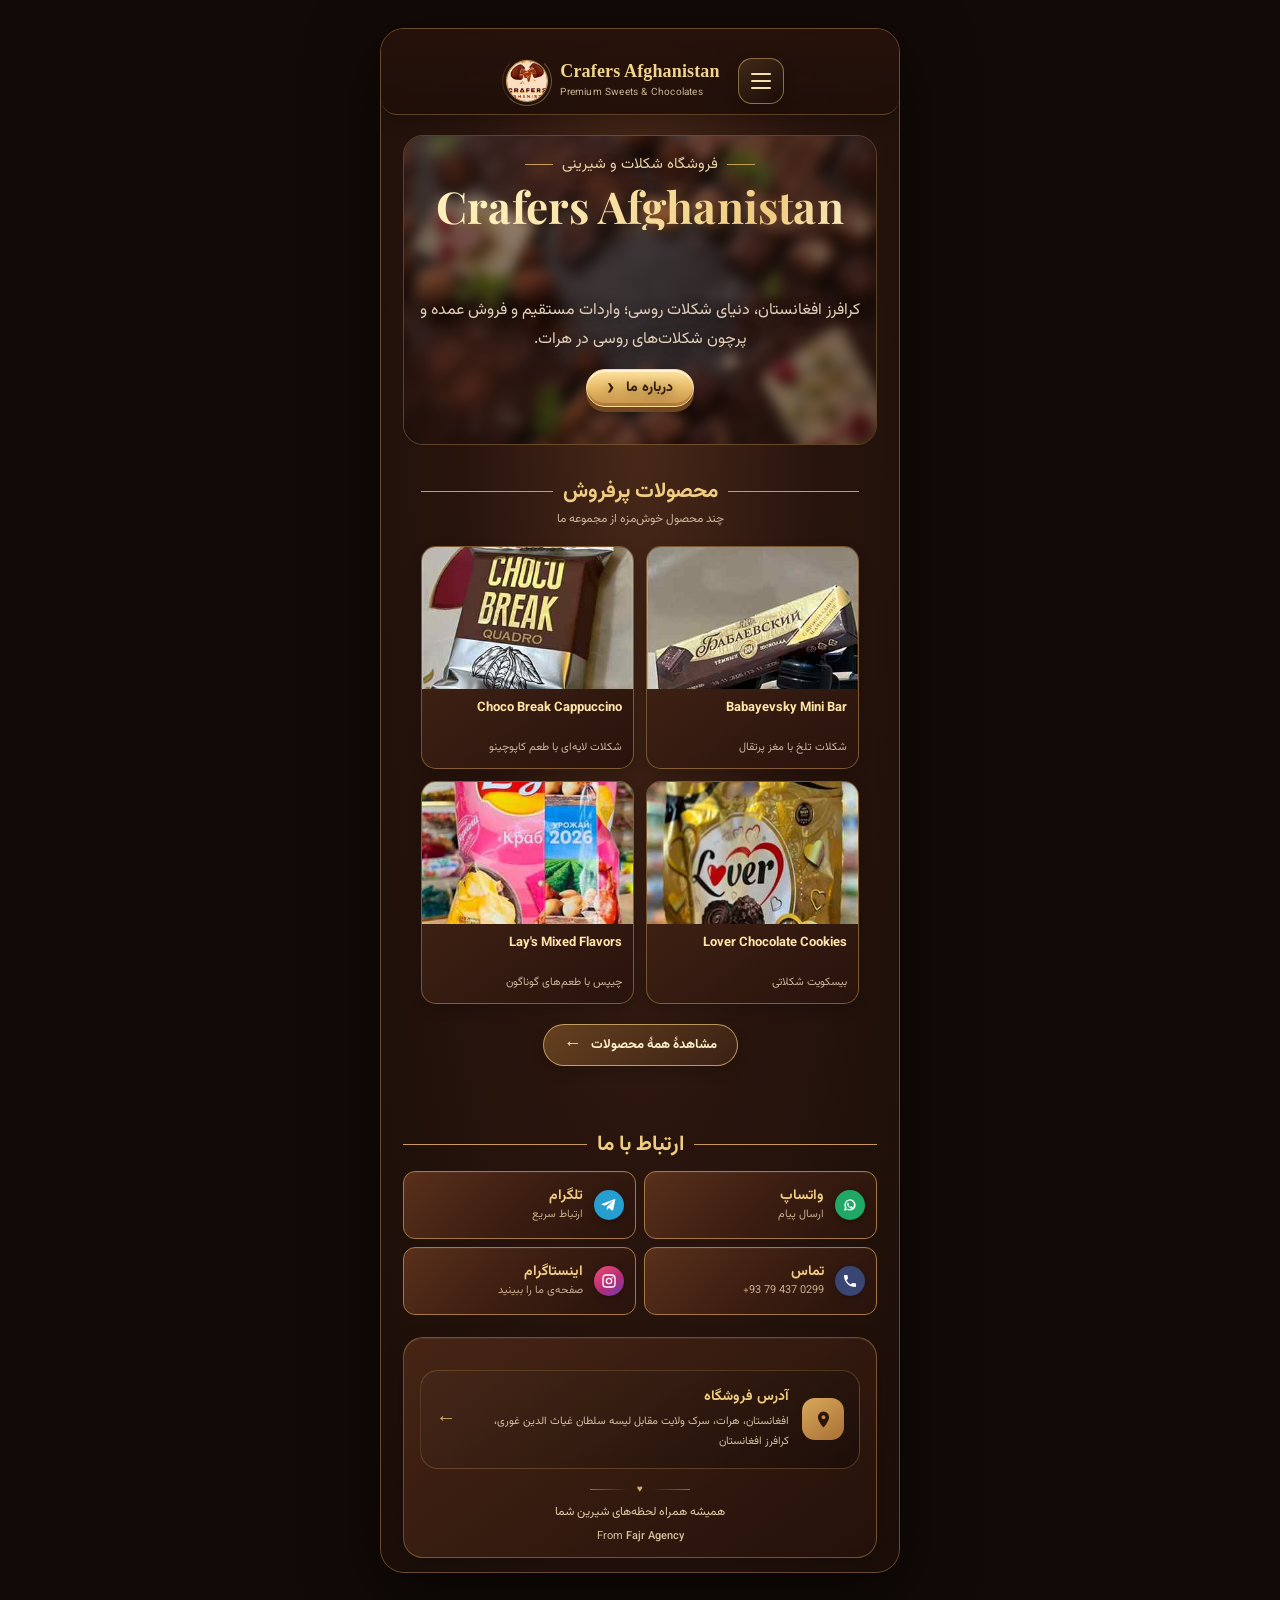
==== commit d876a411: "Keep navigation drawer inside storefront frame" ====
--- a/index.html
+++ b/index.html
@@ -31,10 +31,10 @@
         >
         <button class="menu-toggle" type="button" aria-label="باز کردن منو" aria-haspopup="dialog" aria-controls="site-menu"><span></span><span></span><span></span></button>
       </header>
-      <dialog class="site-menu" id="site-menu" aria-labelledby="site-menu-title">
-        <button class="site-menu-scrim" type="button" aria-label="بستن منو"></button>
+      <div class="site-menu" id="site-menu" role="dialog" aria-modal="true" aria-labelledby="site-menu-title" hidden>
+        <button class="site-menu-scrim" type="button" aria-label="بستن منو" tabindex="-1"></button>
         <div class="site-menu-panel">
-        <div class="site-menu-head"><div><span class="menu-kicker">CRAFERS AFGHANISTAN</span><h2 id="site-menu-title">از کجا شروع کنیم؟</h2></div><button class="menu-close" type="button" aria-label="بستن منو">×</button></div>
+        <div class="site-menu-head"><div><span class="menu-kicker">CRAFERS AFGHANISTAN</span><h2 id="site-menu-title">منوی اصلی</h2></div><button class="menu-close" type="button" aria-label="بستن منو">×</button></div>
         <nav class="site-menu-links" aria-label="منوی اصلی">
           <a href="index.html"><span class="menu-icon"><svg viewBox="0 0 24 24" aria-hidden="true"><path d="m3 10 9-7 9 7v10a1 1 0 0 1-1 1h-6v-7h-4v7H4a1 1 0 0 1-1-1z"/></svg></span><span><strong>صفحهٔ اصلی</strong></span></a>
           <a href="products.html"><span class="menu-icon"><svg viewBox="0 0 24 24" aria-hidden="true"><path d="m12 3 9 5-9 5-9-5 9-5Zm-9 9 9 5 9-5M3 16l9 5 9-5"/></svg></span><span><strong>محصولات</strong></span></a>
@@ -44,7 +44,7 @@
         </nav>
         <a class="menu-order" href="https://wa.me/93794370299" target="_blank" rel="noopener noreferrer"><span>برای سفارش آماده‌اید؟</span><strong>سفارش از واتساپ</strong></a>
         </div>
-      </dialog>
+      </div>
 
       <section class="hero" id="home">
         <div class="hero-photo" aria-hidden="true"></div>
@@ -201,10 +201,10 @@
                 d="M12 2a7 7 0 0 0-7 7c0 5.25 7 13 7 13s7-7.75 7-13a7 7 0 0 0-7-7Zm0 9.5A2.5 2.5 0 1 1 12 6.5a2.5 2.5 0 0 1 0 5Z"
               /></svg
           ></span>
-          <span class="footer-address-copy"
-            ><strong>آدرس فروشگاه</strong
-            ><small>شهر هرات، افغانستان</small></span
-          >
+          <span class="footer-address-copy">
+            <strong>آدرس فروشگاه</strong>
+            <small>افغانستان، هرات، سرک ولایت مقابل لیسه سلطان غیاث الدین غوری، کرافرز افغانستان</small>
+          </span>
           <span class="footer-arrow" aria-hidden="true">←</span>
         </a>
         <div class="footer-divider"><span></span><i>♥</i><span></span></div>
@@ -250,29 +250,68 @@
         const closeButton = document.querySelector(".menu-close");
         const scrim = menu && menu.querySelector(".site-menu-scrim");
         if (!menu || !openButton || !closeButton) return;
-        openButton.addEventListener("click", () => menu.showModal());
         let closeTimer;
+        const setMenuPosition = () => {
+          menu.style.top = `${window.scrollY}px`;
+          menu.style.height = `${window.innerHeight}px`;
+        };
+        const openMenu = () => {
+          if (!menu.hidden) return;
+          window.clearTimeout(closeTimer);
+          setMenuPosition();
+          menu.hidden = false;
+          menu.classList.remove("is-closing");
+          menu.classList.add("is-open");
+          openButton.setAttribute("aria-expanded", "true");
+          closeButton.focus();
+        };
+        const finishClosing = () => {
+          menu.hidden = true;
+          menu.classList.remove("is-open", "is-closing");
+          openButton.setAttribute("aria-expanded", "false");
+          openButton.focus();
+        };
+        openButton.setAttribute("aria-expanded", "false");
+        openButton.addEventListener("click", openMenu);
         const dismissMenu = () => {
-          if (!menu.open || menu.classList.contains("is-closing")) return;
+          if (menu.hidden || menu.classList.contains("is-closing")) return;
+          menu.classList.remove("is-open");
           menu.classList.add("is-closing");
-          closeTimer = window.setTimeout(() => menu.close(), 320);
+          closeTimer = window.setTimeout(finishClosing, 320);
         };
         closeButton.addEventListener("click", dismissMenu);
         scrim.addEventListener("click", dismissMenu);
-        menu.addEventListener("cancel", (event) => {
-          event.preventDefault();
+        document.addEventListener("keydown", (event) => {
+          if (menu.hidden) return;
+          if (event.key === "Escape") {
+            event.preventDefault();
+            dismissMenu();
+            return;
+          }
+          if (event.key !== "Tab") return;
+          const focusable = [...menu.querySelectorAll('a[href], button:not([disabled])')].filter((item) => item !== scrim);
+          const first = focusable[0];
+          const last = focusable[focusable.length - 1];
+          if (event.shiftKey && document.activeElement === first) {
+            event.preventDefault();
+            last.focus();
+          } else if (!event.shiftKey && document.activeElement === last) {
+            event.preventDefault();
+            first.focus();
+          }
+        });
+        document.addEventListener("click", (event) => {
+          if (menu.hidden || menu.contains(event.target) || openButton.contains(event.target)) return;
           dismissMenu();
         });
-        menu.addEventListener("click", (event) => {
-          if (event.target === menu) dismissMenu();
+        menu.querySelectorAll("a").forEach((link) => {
+          link.addEventListener("click", () => {
+            window.clearTimeout(closeTimer);
+            finishClosing();
+          });
         });
-        menu.querySelectorAll("a").forEach((link) => {
-          link.addEventListener("click", () => menu.close());
-        });
-        menu.addEventListener("close", () => {
-          window.clearTimeout(closeTimer);
-          menu.classList.remove("is-closing");
-          openButton.focus();
+        window.addEventListener("resize", () => {
+          if (!menu.hidden) setMenuPosition();
         });
       })();
     </script>
--- a/style.css
+++ b/style.css
@@ -39,6 +39,7 @@
   min-height: 100vh;
 }
 .phone-page {
+  position: relative;
   width: min(100%, 520px);
   min-height: 100vh;
   padding: 18px 22px 14px;
@@ -1552,31 +1553,41 @@
   inset: -7px;
 }
 .footer-address {
-  width: min(100%, 300px);
+  width: 100%;
+  max-width: 440px;
   margin: 14px auto 0;
-  padding: 10px 12px;
-  display: flex;
-  align-items: center;
-  gap: 10px;
+  padding: 15px;
+  display: flex;
+  align-items: flex-start;
+  gap: 13px;
   border: 1px solid rgba(201, 155, 88, 0.28);
-  border-radius: 14px;
-  background: rgba(18, 8, 4, 0.32);
+  border-radius: 18px;
+  background: linear-gradient(145deg, rgba(70, 40, 25, .78), rgba(24, 12, 8, .72));
   color: var(--cream);
   text-align: right;
   text-decoration: none;
   transition:
     border-color 0.2s,
-    background 0.2s;
+    background 0.2s,
+    transform 0.2s,
+    box-shadow 0.2s;
 }
 .footer-address:hover {
   border-color: var(--gold-light);
-  background: rgba(18, 8, 4, 0.52);
+  background: linear-gradient(145deg, rgba(82, 47, 28, .9), rgba(32, 16, 10, .82));
+  box-shadow: 0 8px 22px rgba(0, 0, 0, .2);
+  transform: translateY(-2px);
+}
+.footer-address:focus-visible {
+  outline: 2px solid var(--gold-light);
+  outline-offset: 3px;
 }
 .footer-pin {
-  width: 34px;
-  height: 34px;
-  flex: 0 0 34px;
-  border-radius: 11px;
+  width: 42px;
+  height: 42px;
+  flex: 0 0 42px;
+  align-self: center;
+  border-radius: 13px;
   display: grid;
   place-items: center;
   background: linear-gradient(145deg, #d8a85b, #a97035);
@@ -1589,20 +1600,25 @@
 }
 .footer-address-copy {
   display: grid;
-  gap: 2px;
+  gap: 4px;
   flex: 1;
+  min-width: 0;
 }
 .footer-address-copy strong {
-  font-size: 13px;
+  font-size: 14px;
   color: #f0cd83;
 }
 .footer-address-copy small {
   font-size: 11px;
+  line-height: 1.85;
   color: #d3bea0;
+  overflow-wrap: anywhere;
 }
 .footer-arrow {
+  align-self: center;
+  flex: 0 0 auto;
   color: #d6b26f;
-  font-size: 18px;
+  font-size: 20px;
 }
 .footer-divider {
   display: flex;
@@ -1719,20 +1735,23 @@
 
 /* Shared hamburger navigation */
 .menu-toggle { display: grid; width: 46px; height: 46px; align-content: center; justify-items: center; gap: 5px; border: 1px solid rgba(240,205,131,.48); border-radius: 14px; background: linear-gradient(145deg, rgba(201,155,88,.18), rgba(18,8,4,.4)); color: #f6dfb1; cursor: pointer; box-shadow: 0 4px 14px #0003; transition: .2s ease; }
+.topbar .menu-toggle { order: 0; flex: 0 0 46px; }
+.topbar .brand { order: 1; min-width: 0; }
 .menu-toggle:hover, .menu-toggle:focus-visible { border-color: var(--gold-light); background: rgba(201,155,88,.25); outline: 2px solid rgba(240,205,131,.35); outline-offset: 2px; }
 .menu-toggle span { width: 20px; height: 2px; border-radius: 2px; background: currentColor; transition: transform .2s ease; }
-.site-menu { position: fixed; inset: 27px auto 14px max(0px, calc((100vw - 520px) / 2)); width: min(520px, 100vw); height: calc(100dvh - 41px); max-width: none; max-height: calc(100dvh - 41px); margin: 0; padding: 0; overflow: hidden; border: 0; border-radius: 20px; background: transparent; color: var(--cream); box-shadow: none; }
-.site-menu::backdrop { background: transparent; }
+.site-menu { position: absolute; z-index: 1000; inset: 0 0 auto; width: 100%; height: 100dvh; max-width: none; max-height: 100dvh; margin: 0; padding: 0; overflow: hidden; border: 0; border-radius: 20px; background: transparent; color: var(--cream); box-shadow: none; }
+.site-menu[hidden] { display: none; }
 .site-menu-scrim { position: absolute; inset: 0; width: 100%; height: 100%; padding: 0; border: 0; background: transparent; opacity: 1; cursor: default; }
-.site-menu-panel { position: absolute; inset: 0 auto 0 0; width: min(300px, calc(100vw - 36px)); height: 100%; padding: max(26px, env(safe-area-inset-top)) 19px max(22px, env(safe-area-inset-bottom)); overflow-y: auto; border: 1px solid rgba(240,205,131,.28); border-radius: 20px; background: radial-gradient(ellipse at 90% 0%, #492919, #28140d 48%, #1b0e09); box-shadow: none; transform: translateX(-105%); }
-.site-menu[open] .site-menu-panel { animation: drawer-in .42s cubic-bezier(.22,.8,.25,1) both; }
+.site-menu-panel { position: absolute; inset: 0 0 0 auto; width: min(320px, max(30vw, 230px), calc(100vw - 24px)); height: 100%; padding: calc(18px + env(safe-area-inset-top)) 18px calc(18px + env(safe-area-inset-bottom)); overflow-y: auto; border: 1px solid rgba(240,205,131,.28); border-radius: 20px; background: radial-gradient(ellipse at 90% 0%, #492919, #28140d 48%, #1b0e09); box-shadow: none; transform: translateX(105%); }
+.site-menu.is-open .site-menu-panel { animation: drawer-in .42s cubic-bezier(.22,.8,.25,1) both; }
 .site-menu.is-closing .site-menu-panel { animation: drawer-out .32s cubic-bezier(.55,.05,.75,.3) both; }
-@keyframes drawer-in { from { opacity: .6; transform: translateX(-105%); } to { opacity: 1; transform: translateX(0); } }
-@keyframes drawer-out { from { opacity: 1; transform: translateX(0); } to { opacity: .6; transform: translateX(-105%); } }
-.site-menu-head { display: flex; align-items: flex-start; justify-content: space-between; padding-bottom: 16px; border-bottom: 1px solid rgba(201,155,88,.25); }
+@keyframes drawer-in { from { opacity: .6; transform: translateX(105%); } to { opacity: 1; transform: translateX(0); } }
+@keyframes drawer-out { from { opacity: 1; transform: translateX(0); } to { opacity: .6; transform: translateX(105%); } }
+.site-menu-head { display: flex; align-items: center; justify-content: space-between; gap: 12px; padding-bottom: 16px; border-bottom: 1px solid rgba(201,155,88,.25); }
+.site-menu-head > div { min-width: 0; }
 .menu-kicker { color: var(--gold); font: 600 10px Georgia,serif; letter-spacing: 1.6px; }
-.site-menu-head h2 { margin: 5px 0 0; color: #f8e8c6; font-size: 21px; }
-.menu-close { display: grid; width: 38px; height: 38px; place-items: center; border: 1px solid rgba(240,205,131,.3); border-radius: 50%; background: rgba(0,0,0,.18); color: #f6dfb1; font: 28px/1 Tahoma,sans-serif; cursor: pointer; }
+.site-menu-head h2 { margin: 5px 0 0; color: #f8e8c6; font-size: 18px; }
+.menu-close { display: grid; flex: 0 0 38px; width: 38px; height: 38px; place-items: center; border: 1px solid rgba(240,205,131,.3); border-radius: 50%; background: rgba(0,0,0,.18); color: #f6dfb1; font: 24px/1 Tahoma,sans-serif; cursor: pointer; }
 .menu-close:hover, .menu-close:focus-visible { background: rgba(201,155,88,.25); outline: 2px solid var(--gold-light); }
 .site-menu-links { display: grid; gap: 7px; padding: 14px 0; }
 .site-menu-links a { display: grid; grid-template-columns: 28px 1fr; align-items: center; gap: 11px; padding: 11px 10px; border: 1px solid transparent; border-radius: 14px; color: var(--cream); text-decoration: none; transition: .18s ease; }
@@ -1746,7 +1765,7 @@
 .menu-order strong { font-size: 13px; }
 .menu-order strong b { margin-right: 4px; color: var(--gold-light); }
 .menu-order:hover, .menu-order:focus-visible { border-color: var(--gold-light); outline: none; background: linear-gradient(120deg, rgba(150,96,46,.68), rgba(65,36,21,.8)); }
-@media (prefers-reduced-motion: reduce) { .site-menu[open] .site-menu-panel, .site-menu.is-closing .site-menu-panel { animation: none; transform: translateX(0); } .menu-toggle, .menu-toggle span, .site-menu-links a { transition: none; } }
+@media (prefers-reduced-motion: reduce) { .site-menu.is-open .site-menu-panel, .site-menu.is-closing .site-menu-panel { animation: none; transform: translateX(0); } .menu-toggle, .menu-toggle span, .site-menu-links a { transition: none; } }
 
 /* Refined storefront header */
 .topbar {
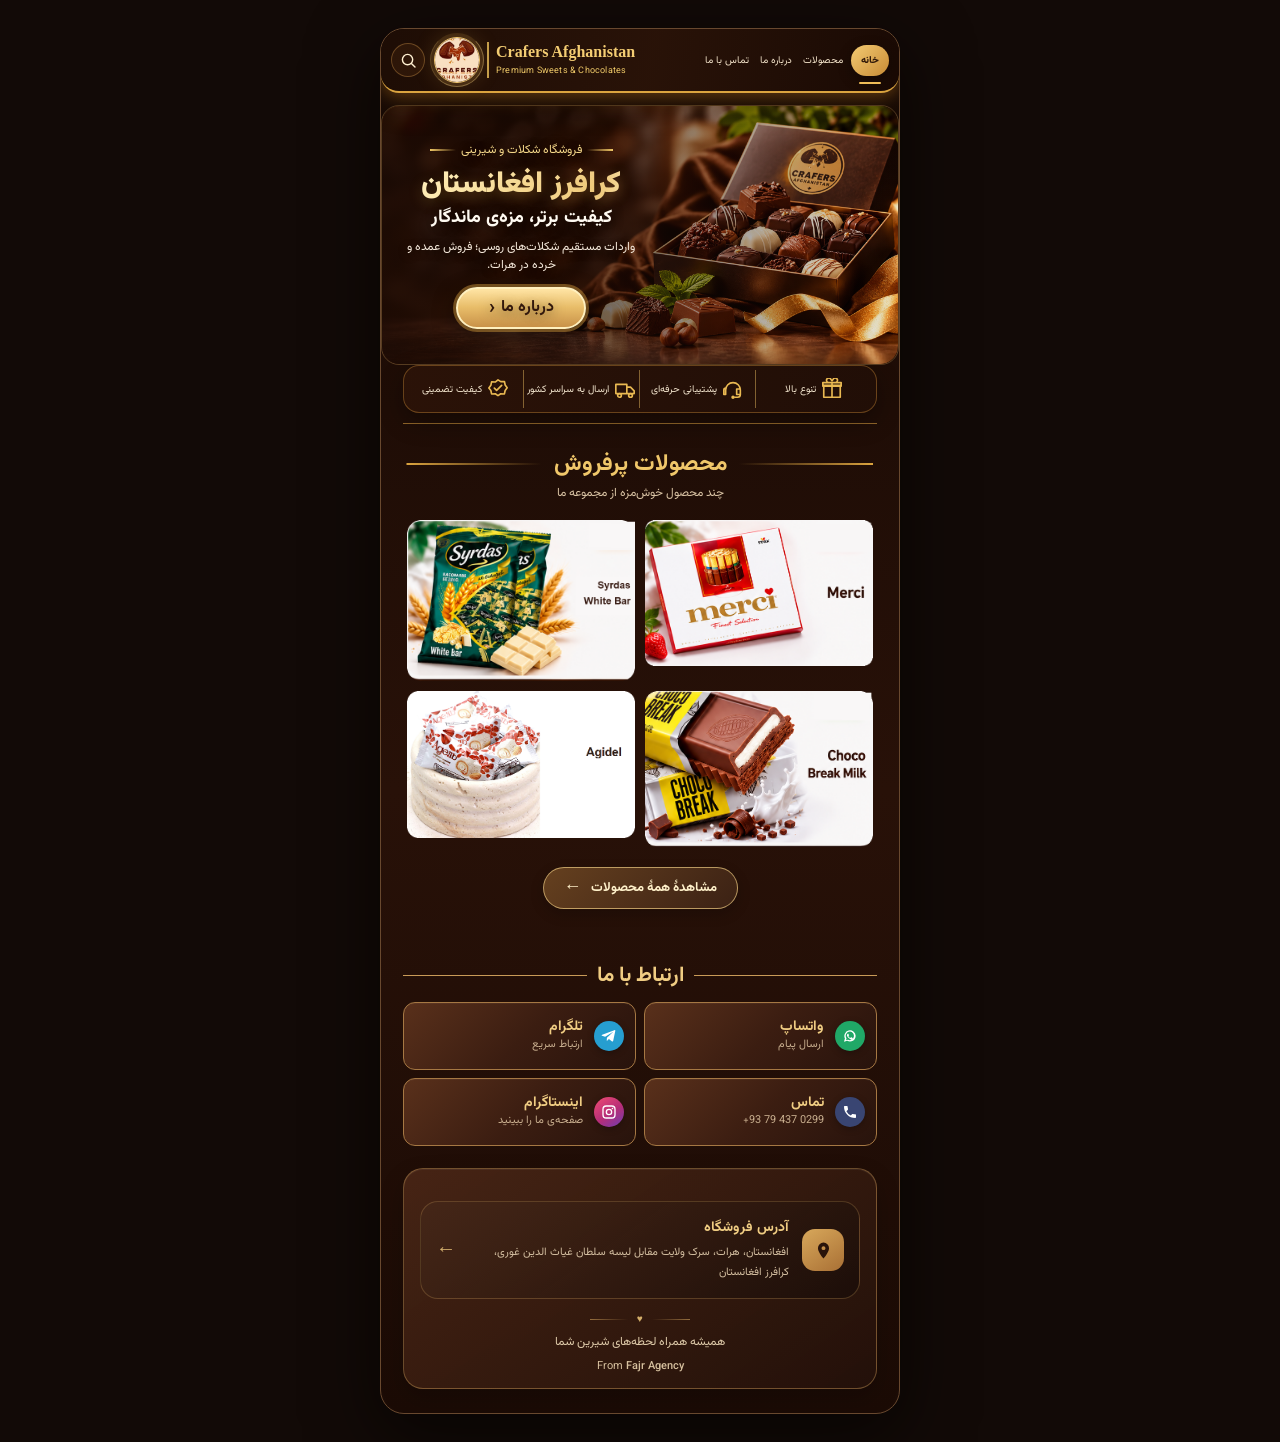
==== commit 46baa890: "Refresh storefront and sort product catalog" ====
--- a/index.html
+++ b/index.html
@@ -13,11 +13,17 @@
       href="https://fonts.googleapis.com/css2?family=Playfair+Display:wght@600;700&display=swap"
       rel="stylesheet"
     />
-    <link rel="stylesheet" href="style.css?v=about-services-20261118-1" />
+    <link rel="stylesheet" href="style.css?v=home-showcase-20261120-1" />
   </head>
-  <body>
-    <main class="phone-page">
+  <body class="home-site">
+    <main class="phone-page home-page">
       <header class="topbar">
+        <nav class="home-desktop-nav" aria-label="ناوبری اصلی">
+          <a class="is-current" href="#home">خانه</a>
+          <a href="products.html">محصولات</a>
+          <a href="about.html">درباره ما</a>
+          <a href="#contact">تماس با ما</a>
+        </nav>
         <a
           class="brand"
           href="#home"
@@ -29,6 +35,11 @@
             ><small>Premium Sweets &amp; Chocolates</small></span
           ></a
         >
+        <div class="home-tools" aria-label="دسترسی سریع">
+          <a class="home-tool-link" href="products.html" aria-label="جستجو و دیدن محصولات" title="جستجوی محصولات">
+            <svg viewBox="0 0 24 24" aria-hidden="true"><circle cx="10.8" cy="10.8" r="6.5"/><path d="m16 16 4.2 4.2"/></svg>
+          </a>
+        </div>
         <button class="menu-toggle" type="button" aria-label="باز کردن منو" aria-haspopup="dialog" aria-controls="site-menu"><span></span><span></span><span></span></button>
       </header>
       <div class="site-menu" id="site-menu" role="dialog" aria-modal="true" aria-labelledby="site-menu-title" hidden>
@@ -49,23 +60,24 @@
       <section class="hero" id="home">
         <div class="hero-photo" aria-hidden="true"></div>
         <div class="hero-copy">
-          <p class="eyebrow">
-            <span></span> فروشگاه شکلات و شیرینی <span></span>
-          </p>
-          <h1>Crafers Afghanistan</h1>
-          <h2 class="tagline-show" aria-label="طعم خاص، لحظه‌های خاص">
-            <span>طعم خاص، لحظه‌های خاص</span><span>شیرینیِ لحظه‌های زندگی</span
-            ><span>کیفیت برتر، مزه‌ی ماندگار</span>
-          </h2>
+          <p class="eyebrow"><span></span> فروشگاه شکلات و شیرینی <span></span></p>
+          <h1>کرافرز افغانستان</h1>
+          <h2 class="home-tagline">کیفیت برتر، مزه‌ی ماندگار</h2>
           <p class="intro">
-            کرافرز افغانستان، دنیای شکلات روسی؛ واردات مستقیم و فروش عمده و پرچون
-            شکلات‌های روسی در هرات.
+            واردات مستقیم شکلات‌های روسی؛ فروش عمده و خرده در هرات.
           </p>
           <a class="about-button" href="about.html">درباره ما <b>‹</b></a>
         </div>
       </section>
+      <section class="home-benefits" aria-label="مزیت‌های کرافرز افغانستان">
+        <div><svg viewBox="0 0 24 24" aria-hidden="true"><path d="M3 8h18v13H3zM2 5h20v4H2zM12 5v16M12 5H8.5a2.5 2.5 0 1 1 2.2-3.7L12 3l1.3-1.7A2.5 2.5 0 1 1 15.5 5Z"/></svg><span>تنوع بالا</span></div>
+        <div><svg viewBox="0 0 24 24" aria-hidden="true"><path d="M4 13a8 8 0 0 1 16 0v5h-4v-6h4M4 12v6H2v-5a2 2 0 0 1 2-2Zm16 6a3 3 0 0 1-3 3h-3"/><circle cx="12" cy="21" r="1"/></svg><span>پشتیبانی حرفه‌ای</span></div>
+        <div><svg viewBox="0 0 24 24" aria-hidden="true"><path d="M2 7h12v10H2zM14 10h4l4 4v3h-8z"/><circle cx="6" cy="19" r="2"/><circle cx="18" cy="19" r="2"/></svg><span>ارسال به سراسر کشور</span></div>
+        <div><svg viewBox="0 0 24 24" aria-hidden="true"><path d="m12 2 3 2 4-.2.8 3.8 2.2 3-2.2 3-.8 3.8-4-.2-3 2-3-2-4 .2-.8-3.8L2 11l2.2-3 .8-3.8 4 .2z"/><path d="m8 11 2.5 2.5L16 8"/></svg><span>کیفیت تضمینی</span></div>
+      </section>
       <section
         class="featured-products"
+        id="popular"
         aria-labelledby="featured-products-title"
       >
         <div class="section-heading">
@@ -75,58 +87,10 @@
         </div>
         <p class="section-subtitle">چند محصول خوش‌مزه از مجموعه ما</p>
         <div class="featured-products-grid">
-          <a class="featured-product-card" href="products.html"
-            ><img
-              src="./assets/catalog/img_3315.jpg"
-              alt="Babayevsky Mini Bar — شکلات تلخ با مغز پرتقال"
-              width="480"
-              height="571"
-              loading="lazy"
-              decoding="async"
-            /><span class="featured-product-copy"
-              ><strong>Babayevsky Mini Bar</strong
-              ><small>شکلات تلخ با مغز پرتقال</small></span
-            ></a
-          >
-          <a class="featured-product-card" href="products.html"
-            ><img
-              src="./assets/catalog/img_3203.jpg"
-              alt="Choco Break Cappuccino — شکلات لایه‌ای با طعم کاپوچینو"
-              width="480"
-              height="571"
-              loading="lazy"
-              decoding="async"
-            /><span class="featured-product-copy"
-              ><strong>Choco Break Cappuccino</strong
-              ><small>شکلات لایه‌ای با طعم کاپوچینو</small></span
-            ></a
-          >
-          <a class="featured-product-card" href="products.html"
-            ><img
-              src="./assets/whatsapp/wa-34.jpg"
-              alt="Lover Chocolate Cookies — بیسکویت شکلاتی"
-              width="360"
-              height="640"
-              loading="lazy"
-              decoding="async"
-            /><span class="featured-product-copy"
-              ><strong>Lover Chocolate Cookies</strong
-              ><small>بیسکویت شکلاتی</small></span
-            ></a
-          >
-          <a class="featured-product-card" href="products.html"
-            ><img
-              src="./assets/whatsapp/wa-23.jpg"
-              alt="Lay's Mixed Flavors — چیپس با طعم‌های گوناگون"
-              width="360"
-              height="640"
-              loading="lazy"
-              decoding="async"
-            /><span class="featured-product-copy"
-              ><strong>Lay's Mixed Flavors</strong
-              ><small>چیپس با طعم‌های گوناگون</small></span
-            ></a
-          >
+          <a class="featured-product-image-link" href="products.html"><img src="./assets/featured/merci-bestseller-clean.png" alt="کارت محصول شکلات Merci" width="563" height="360" loading="lazy" decoding="async" /></a>
+          <a class="featured-product-image-link" href="products.html"><img src="./assets/featured/syrdas-bestseller-clean.png" alt="کارت محصول Syrdas White Bar" width="548" height="388" loading="lazy" decoding="async" /></a>
+          <a class="featured-product-image-link" href="products.html"><img src="./assets/featured/choco-break-bestseller-clean.png" alt="کارت محصول Choco Break Milk" width="565" height="385" loading="lazy" decoding="async" /></a>
+          <a class="featured-product-image-link" href="products.html"><img src="./assets/featured/agidel-bestseller-clean.png" alt="کارت محصول آبنبات Agidel" width="583" height="375" loading="lazy" decoding="async" /></a>
         </div>
         <a class="featured-all-link" href="products.html"
           >مشاهدهٔ همهٔ محصولات <span aria-hidden="true">&#x2190;</span></a
@@ -174,7 +138,7 @@
           >
           <a
             class="contact-card"
-            href="https://www.instagram.com/"
+            href="https://www.instagram.com/crafersafg?igsh=MXZlcG11ODJ1bGJ0YQ=="
             target="_blank"
             rel="noopener noreferrer"
             aria-label="باز کردن اینستاگرام"
--- a/style.css
+++ b/style.css
@@ -1989,6 +1989,336 @@
 .products-page .scroll-to-top:hover, .products-page .scroll-to-top:focus-visible { background: linear-gradient(145deg, #a06a38, #543019); outline: 2px solid #f0cd83; outline-offset: 3px; }
 @media (prefers-reduced-motion: reduce) { .products-page .scroll-to-top { transition: none; } }
 
+/* Refined product cards for the catalog page. */
+.products-page .product-card {
+  display: flex;
+  flex-direction: column;
+  overflow: hidden;
+  border: 1px solid rgba(220, 174, 99, .78);
+  border-radius: 20px;
+  background: linear-gradient(155deg, #704b2d 0%, #432716 48%, #321b10 100%);
+  color: #f6e2bd;
+  box-shadow: 0 10px 25px rgba(12, 5, 2, .36), inset 0 1px 0 rgba(255, 224, 169, .12);
+  transition: transform .24s ease, border-color .24s ease, box-shadow .24s ease;
+}
+.products-page .product-card:hover,
+.products-page .product-card:focus-visible {
+  transform: translateY(-4px);
+  border-color: #f0cd83;
+  box-shadow: 0 15px 30px rgba(12, 5, 2, .48), 0 0 0 1px rgba(240, 205, 131, .2);
+  outline: none;
+}
+.products-page .product-card .product-gallery {
+  overflow: hidden;
+  border-bottom: 1px solid rgba(208, 158, 83, .44);
+  background: radial-gradient(ellipse at 50% 35%, #f7eddb 0%, #ecdbc0 72%, #dec29a 100%);
+}
+.products-page .product-card .product-main-image {
+  width: 100%;
+  height: 205px;
+  padding: 12px;
+  box-sizing: border-box;
+  object-fit: contain;
+  object-position: center;
+  background: transparent;
+  transition: transform .35s ease;
+}
+.products-page .product-card:hover .product-main-image,
+.products-page .product-card:focus-within .product-main-image {
+  transform: scale(1.035);
+}
+.products-page .product-card strong {
+  min-height: 58px;
+  padding: 13px 13px 3px;
+  color: #ffe0a0;
+  font-size: 15px;
+  font-weight: 800;
+  line-height: 1.4;
+  text-align: center;
+  direction: ltr;
+}
+.products-page .product-card strong::before {
+  display: block;
+  width: 30px;
+  height: 2px;
+  margin: 0 auto 8px;
+  border-radius: 999px;
+  background: linear-gradient(90deg, transparent, #e8bd6d, transparent);
+  content: "";
+}
+.products-page .product-card small {
+  flex: 1 0 auto;
+  min-height: 44px;
+  padding: 2px 14px 15px;
+  color: #e3c9a4;
+  font-size: 12px;
+  line-height: 1.75;
+  text-align: center;
+}
+.products-page .product-card .product-order-action { z-index: 3; }
+@media (max-width: 390px) {
+  .products-page .product-card { border-radius: 22px; }
+  .products-page .product-card .product-main-image { height: 245px; padding: 14px; }
+  .products-page .product-card strong { min-height: 54px; font-size: 16px; }
+  .products-page .product-card small { min-height: 38px; font-size: 13px; }
+}
+@media (prefers-reduced-motion: reduce) {
+  .products-page .product-card,
+  .products-page .product-card .product-main-image { transition: none; }
+}
+
+/* Wide chocolate showcase home page */
+body.home-site { align-items: flex-start; padding: 0; background: #160904; }
+.home-page {
+  --home-gutter: clamp(18px, 3.2vw, 46px);
+  width: min(100%, 1440px);
+  max-width: none;
+  min-height: 100vh;
+  margin-inline: auto;
+  padding: 0 var(--home-gutter) 28px;
+  overflow: hidden;
+  border: 0;
+  border-radius: 0;
+  background: linear-gradient(180deg, #160904, #281108 55%, #1b0b05);
+  box-shadow: none;
+}
+.home-page .topbar {
+  display: flex;
+  height: 156px;
+  margin: 0 calc(-1 * var(--home-gutter)) 28px;
+  padding: 16px var(--home-gutter);
+  align-items: center;
+  justify-content: space-between;
+  gap: clamp(16px, 2.2vw, 34px);
+  border: 0;
+  border-bottom: 2px solid #dba43f;
+  border-radius: 0 0 30px 30px;
+  background: linear-gradient(100deg, rgba(30,13,5,.98), rgba(42,19,8,.97) 52%, rgba(26,10,4,.98));
+  box-shadow: 0 4px 18px rgba(232,145,39,.38), 0 14px 28px rgba(0,0,0,.32);
+  backdrop-filter: blur(12px);
+}
+.home-page .home-desktop-nav {
+  display: flex;
+  order: 0;
+  flex: 1 1 31%;
+  align-items: center;
+  justify-content: flex-start;
+  gap: clamp(10px, 1.6vw, 25px);
+  direction: rtl;
+  white-space: nowrap;
+}
+.home-page .home-desktop-nav a {
+  position: relative;
+  padding: 12px 4px;
+  color: #f3e3ca;
+  text-decoration: none;
+  font-size: clamp(13px, 1.2vw, 17px);
+  transition: color .2s ease, background .2s ease;
+}
+.home-page .home-desktop-nav a:hover,
+.home-page .home-desktop-nav a:focus-visible { color: #ffe5a2; outline: none; }
+.home-page .home-desktop-nav a.is-current { padding: 12px 19px; border-radius: 999px; background: linear-gradient(135deg,#f3ca72,#c88b35); color: #311909; font-weight: 800; box-shadow: 0 4px 14px #0005; }
+.home-page .home-desktop-nav a.is-current::after { position: absolute; right: 15px; bottom: -10px; left: 15px; height: 3px; border-radius: 9px; background: #efbd58; content: ""; }
+.home-page .brand { order: 1; flex: 0 0 auto; gap: 20px; padding: 6px 10px; }
+.home-page .brand-mark { width: clamp(72px, 8.5vw, 112px); height: clamp(72px, 8.5vw, 112px); border-color: #f1c76f; box-shadow: 0 0 0 4px rgba(216,164,69,.15), 0 0 22px #e3aa4638; }
+.home-page .brand-copy { padding-left: clamp(14px, 2vw, 27px); border-left: 2px solid rgba(237,194,92,.8); }
+.home-page .brand-copy strong { color: #f4cd73; font-size: clamp(24px, 3.2vw, 42px); letter-spacing: 0; white-space: nowrap; }
+.home-page .brand-copy small { margin-top: 4px; color: #f0ca69; font-size: clamp(13px, 1.5vw, 20px); white-space: nowrap; }
+.home-page .home-tools { display: flex; order: 2; flex: 0 0 auto; flex-direction: row-reverse; align-items: center; gap: 14px; }
+.home-page .home-tool-link { display: grid; width: clamp(54px, 6vw, 76px); height: clamp(54px, 6vw, 76px); place-items: center; border: 1px solid rgba(198,143,71,.4); border-radius: 50%; background: rgba(88,48,21,.28); color: #fff0d1; transition: transform .2s ease, border-color .2s ease, background .2s ease; }
+.home-page .home-tool-link:hover, .home-page .home-tool-link:focus-visible { transform: translateY(-2px); border-color: #efc774; background: rgba(198,143,71,.18); outline: none; }
+.home-page .home-tool-link svg { width: 29px; height: 29px; fill: none; stroke: currentColor; stroke-width: 1.8; stroke-linecap: round; stroke-linejoin: round; }
+.home-page .menu-toggle { order: 3; display: none; }
+.home-page .hero {
+  display: grid;
+  grid-template-columns: minmax(0, 1fr) minmax(0, 1fr);
+  min-height: clamp(540px, 50vw, 680px);
+  height: auto;
+  margin-inline: calc(-1 * var(--home-gutter));
+  padding: 58px clamp(30px, 6vw, 88px);
+  overflow: hidden;
+  border: 1px solid rgba(201,155,88,.34);
+  border-radius: 30px;
+  direction: ltr;
+  text-align: center;
+}
+.home-page .hero-photo { border-radius: inherit; }
+.home-page .hero-photo::before { inset: 0; background: url("assets/chocolate-showcase.webp") 53% center / cover no-repeat; filter: none; transform: none; }
+.home-page .hero-photo::after { background: linear-gradient(90deg, rgba(25,10,4,.94) 0%, rgba(31,13,5,.82) 43%, rgba(39,16,6,.32) 70%, rgba(20,8,3,.04) 100%); }
+.home-page .hero-copy { grid-column: 1; width: 100%; max-width: 600px; justify-self: center; transform: none; direction: rtl; text-align: center; }
+.home-page .eyebrow { margin-bottom: 20px; color: #f5d889; font-size: clamp(17px, 1.8vw, 25px); }
+.home-page .eyebrow span { width: clamp(35px, 8vw, 120px); height: 2px; background: linear-gradient(90deg, transparent, #efc765); }
+.home-page .eyebrow span:last-child { transform: scaleX(-1); }
+.home-page .hero h1 { display: block; margin: 0 0 8px; font-family: Vazirmatn,Tahoma,sans-serif; font-size: clamp(40px, 6vw, 82px); line-height: 1.35; letter-spacing: 0; direction: rtl; }
+.home-page .home-tagline { margin: 0 0 24px; color: #fffaf1; font-size: clamp(27px, 3.3vw, 47px); font-weight: 800; line-height: 1.5; }
+.home-page .hero .intro { max-width: 590px; margin: 0 auto 30px; padding: 0; color: #f6eadc; font-size: clamp(16px, 1.8vw, 24px); line-height: 1.8; text-shadow: 0 2px 8px #0008; }
+.home-page .about-button { min-width: 260px; min-height: 76px; justify-content: center; border: 2px solid #fff0be; border-radius: 999px; padding: 10px 32px; font-size: clamp(22px, 2.2vw, 30px); box-shadow: 0 0 0 3px rgba(219,161,63,.44), 0 8px 22px #0008; }
+.home-page .about-button b { order: 2; font-size: 30px; }
+.home-benefits { position: relative; z-index: 2; display: grid; grid-template-columns: repeat(4,minmax(0,1fr)); max-width: 1380px; min-height: 108px; margin: -4px auto 20px; padding: 14px 12px; border: 1px solid rgba(197,137,54,.42); border-radius: 27px; background: linear-gradient(90deg,rgba(43,19,8,.96),rgba(34,15,7,.94)); box-shadow: 0 9px 24px #0005; color: #f2e4cd; }
+.home-benefits > div { display: flex; align-items: center; justify-content: center; gap: clamp(10px,1.2vw,18px); padding: 8px clamp(8px,1.4vw,20px); font-size: clamp(14px,1.4vw,20px); white-space: nowrap; }
+.home-benefits > div + div { border-right: 1px solid rgba(226,180,91,.7); }
+.home-benefits svg { width: clamp(34px,4vw,54px); height: clamp(34px,4vw,54px); flex: 0 0 auto; fill: none; stroke: #e9b952; stroke-width: 1.8; stroke-linecap: round; stroke-linejoin: round; }
+.home-page .featured-products { max-width: 1200px; margin: 16px auto 0; padding: 44px 18px 42px; border-top: 1px solid rgba(211,152,62,.65); }
+.home-page .featured-products .section-heading { gap: clamp(18px,3vw,46px); }
+.home-page .featured-products .section-heading span { width: min(24vw,280px); height: 2px; background: linear-gradient(90deg, transparent, #dba43f); }
+.home-page .featured-products .section-heading span:last-child { transform: scaleX(-1); }
+.home-page .featured-products .section-heading h2 { color: #f0c76a; font-size: clamp(29px,3.5vw,48px); }
+.home-page .featured-products .section-subtitle { color: #d9c3a4; }
+.home-page .contact-section, .home-page .site-footer { max-width: 1100px; margin-inline: auto; }
+@media (min-width: 900px) {
+  .home-page .menu-toggle { display: none; }
+}
+@media (max-width: 899px) {
+  .home-page { padding-top: 0; }
+  .home-page .topbar { height: 88px; margin: 0 calc(-1 * var(--home-gutter)) 18px; padding: 10px var(--home-gutter); border-radius: 0 0 20px 20px; }
+  .home-page .home-desktop-nav, .home-page .home-tools { display: none; }
+  .home-page .menu-toggle { order: 0; display: grid; }
+  .home-page .brand { order: 1; gap: 10px; margin-inline-start: auto; padding: 4px; }
+  .home-page .brand-mark { width: 54px; height: 54px; }
+  .home-page .brand-copy { padding-left: 9px; }
+  .home-page .brand-copy strong { font-size: clamp(15px,4vw,20px); }
+  .home-page .brand-copy small { font-size: clamp(8px,2.2vw,11px); }
+  .home-page .hero { grid-template-columns: 1fr; min-height: 590px; margin-inline: calc(-1 * var(--home-gutter)); padding: 42px 24px; border-radius: 22px; }
+  .home-page .hero-photo::before { background-position: 64% center; }
+  .home-page .hero-photo::after { background: linear-gradient(90deg,rgba(25,10,4,.78),rgba(25,10,4,.46)),linear-gradient(0deg,rgba(25,10,4,.35),transparent); }
+  .home-page .hero-copy { grid-column: 1; max-width: 600px; }
+  .home-page .hero h1 { font-size: clamp(38px,9vw,62px); }
+  .home-page .home-tagline { font-size: clamp(25px,6vw,36px); margin-bottom: 16px; }
+  .home-page .hero .intro { font-size: clamp(15px,3.8vw,19px); }
+  .home-page .about-button { min-width: 220px; min-height: 60px; font-size: 22px; }
+  .home-benefits { grid-template-columns: repeat(2,minmax(0,1fr)); margin: -2px auto 16px; padding: 8px; border-radius: 20px; }
+  .home-benefits > div { justify-content: flex-start; gap: 9px; padding: 10px 8px; font-size: clamp(12px,3vw,15px); white-space: normal; }
+  .home-benefits > div + div { border-right: 0; }
+  .home-benefits > div:nth-child(even) { border-right: 1px solid rgba(226,180,91,.5); }
+  .home-benefits > div:nth-child(n+3) { border-top: 1px solid rgba(226,180,91,.35); }
+  .home-benefits svg { width: 32px; height: 32px; }
+  .home-page .featured-products { padding: 34px 4px; }
+}
+
+/* Keep the reference design inside the original 520px storefront frame. */
+body.home-site { align-items: center; padding: 0; background: #120a07; }
+.home-page {
+  --home-gutter: clamp(14px, 4vw, 22px);
+  width: min(100%, 520px);
+  max-width: 520px;
+  padding: 0 var(--home-gutter) 24px;
+  border: 1px solid #68482e;
+  border-radius: 24px;
+  background: linear-gradient(180deg, #160904, #281108 55%, #1b0b05);
+  box-shadow: 0 20px 70px #0009;
+}
+.home-page .topbar {
+  height: 64px;
+  margin: 0 calc(-1 * var(--home-gutter)) 12px;
+  padding: 7px 10px;
+  gap: 7px;
+  border-radius: 0 0 18px 18px;
+}
+.home-page .home-desktop-nav { display: flex; order: 0; flex: 1 1 150px; gap: 5px; }
+.home-page .home-desktop-nav a { padding: 7px 3px; font-size: 10px; }
+.home-page .home-desktop-nav a.is-current { padding: 8px 10px; }
+.home-page .home-desktop-nav a.is-current::after { right: 8px; bottom: -8px; left: 8px; height: 2px; }
+.home-page .home-tools { display: flex; order: 2; gap: 5px; }
+.home-page .home-tool-link { width: 34px; height: 34px; }
+.home-page .home-tool-link svg { width: 19px; height: 19px; }
+.home-page .menu-toggle { display: none; }
+.home-page .brand { order: 1; gap: 7px; padding: 2px; }
+.home-page .brand-mark { width: 46px; height: 46px; }
+.home-page .brand-copy { padding-left: 7px; }
+.home-page .brand-copy strong { font-size: 16px; }
+.home-page .brand-copy small { font-size: 9px; }
+.home-page .hero {
+  grid-template-columns: minmax(0,1fr) minmax(0,1fr);
+  min-height: 260px;
+  height: auto;
+  margin-inline: calc(-1 * var(--home-gutter));
+  padding: 18px 20px;
+  border-radius: 18px;
+}
+.home-page .hero-photo::before { background-position: 62% center; }
+.home-page .hero-photo::after { background: linear-gradient(90deg,rgba(25,10,4,.84),rgba(25,10,4,.56) 50%,rgba(25,10,4,.08)); }
+.home-page .hero-copy { grid-column: 1; max-width: 240px; }
+.home-page .eyebrow { margin-bottom: 7px; font-size: 12px; gap: 5px; }
+.home-page .eyebrow span { width: 26px; }
+.home-page .hero h1 { margin-bottom: 2px; font-family: Vazirmatn,Tahoma,sans-serif; font-size: 30px; font-weight: 900; line-height: 1.25; letter-spacing: 0; text-shadow: 0 3px 14px rgba(240,185,77,.3); }
+.home-page .home-tagline { margin-bottom: 7px; font-size: 18px; font-weight: 750; line-height: 1.4; }
+.home-page .hero .intro { margin-bottom: 12px; font-size: 12px; line-height: 1.55; }
+.home-page .about-button { min-width: 130px; min-height: 42px; gap: 6px; padding: 5px 15px; font-size: 16px; }
+.home-page .about-button b { font-size: 20px; }
+.home-benefits { grid-template-columns: repeat(4,minmax(0,1fr)); min-height: 48px; margin: 0 auto 10px; padding: 4px; border-radius: 16px; }
+.home-benefits > div { justify-content: center; gap: 5px; padding: 5px 3px; font-size: 10px; white-space: nowrap; }
+.home-benefits > div + div { border-right: 1px solid rgba(226,180,91,.5); }
+.home-benefits > div:nth-child(n+3) { border-top: 0; }
+.home-benefits svg { width: 22px; height: 22px; }
+.home-page .featured-products { max-width: none; margin-top: 8px; padding: 22px 4px; }
+.home-page .featured-products .section-heading { gap: 12px; }
+.home-page .featured-products .section-heading span { width: 25%; }
+.home-page .featured-products .section-heading h2 { font-size: 23px; white-space: nowrap; }
+@media (max-width: 459px) {
+  .home-page .home-desktop-nav, .home-page .home-tools { display: none; }
+  .home-page .menu-toggle { display: grid; order: 0; width: 40px; height: 40px; flex-basis: 40px; }
+  .home-page .brand { order: 1; margin-inline-start: auto; }
+  .home-page .hero { grid-template-columns: 1fr; min-height: 430px; padding: 28px 18px; }
+  .home-page .hero-copy { grid-column: 1; max-width: 360px; }
+  .home-page .hero h1 { font-size: clamp(32px, 9vw, 39px); }
+  .home-page .home-tagline { font-size: clamp(19px, 5vw, 22px); }
+  .home-page .hero .intro { font-size: 14px; }
+  .home-page .about-button { min-width: 180px; min-height: 50px; font-size: 19px; }
+  .home-benefits { grid-template-columns: repeat(2,minmax(0,1fr)); min-height: 84px; }
+  .home-benefits > div { justify-content: flex-start; gap: 7px; padding: 7px; font-size: 11px; white-space: normal; }
+  .home-benefits > div:nth-child(even) { border-right: 1px solid rgba(226,180,91,.5); }
+  .home-benefits > div:nth-child(n+3) { border-top: 1px solid rgba(226,180,91,.35); }
+  .home-benefits svg { width: 25px; height: 25px; }
+}
+@media (min-width: 700px) { body.home-site { padding: 28px 0; } }
+@media (max-width: 519px) { .home-page { border: 0; border-radius: 0; box-shadow: none; } }
+
+/* The compact storefront header is shared by all 520px pages. */
+.phone-page:not(.home-page) .topbar {
+  display: flex;
+  height: 64px;
+  margin: 0 -22px 18px;
+  padding: 7px 10px;
+  align-items: center;
+  justify-content: space-between;
+  gap: 7px;
+  border: 0;
+  border-bottom: 2px solid #dba43f;
+  border-radius: 0 0 18px 18px;
+  background: linear-gradient(100deg,rgba(30,13,5,.98),rgba(42,19,8,.97) 52%,rgba(26,10,4,.98));
+  box-shadow: 0 4px 18px rgba(232,145,39,.3), 0 12px 24px rgba(0,0,0,.3);
+}
+.phone-page:not(.home-page) .home-desktop-nav { display:flex; order:0; flex:1 1 150px; align-items:center; justify-content:flex-start; gap:5px; direction:rtl; white-space:nowrap; }
+.phone-page:not(.home-page) .home-desktop-nav a { position:relative; padding:7px 3px; color:#f3e3ca; text-decoration:none; font-size:10px; }
+.phone-page:not(.home-page) .home-desktop-nav a:hover, .phone-page:not(.home-page) .home-desktop-nav a:focus-visible { color:#ffe5a2; outline:none; }
+.phone-page:not(.home-page) .home-desktop-nav a.is-current { padding:8px 10px; border-radius:999px; background:linear-gradient(135deg,#f3ca72,#c88b35); color:#311909; font-weight:800; }
+.phone-page:not(.home-page) .home-desktop-nav a.is-current::after { position:absolute; right:8px; bottom:-8px; left:8px; height:2px; border-radius:9px; background:#efbd58; content:""; }
+.phone-page:not(.home-page) .brand { order:1; flex:0 0 auto; gap:7px; padding:2px; }
+.phone-page:not(.home-page) .brand-mark { width:46px; height:46px; }
+.phone-page:not(.home-page) .brand-copy { padding-left:7px; border-left:1px solid rgba(237,194,92,.8); }
+.phone-page:not(.home-page) .brand-copy strong { color:#f4cd73; font-size:16px; letter-spacing:0; white-space:nowrap; }
+.phone-page:not(.home-page) .brand-copy small { margin-top:2px; color:#f0ca69; font-size:9px; white-space:nowrap; }
+.phone-page:not(.home-page) .home-tools { display:flex; order:2; flex:0 0 auto; flex-direction:row-reverse; align-items:center; gap:5px; }
+.phone-page:not(.home-page) .home-tool-link { display:grid; width:34px; height:34px; place-items:center; border:1px solid rgba(198,143,71,.4); border-radius:50%; background:rgba(88,48,21,.28); color:#fff0d1; }
+.phone-page:not(.home-page) .home-tool-link svg { width:19px; height:19px; fill:none; stroke:currentColor; stroke-width:1.8; stroke-linecap:round; stroke-linejoin:round; }
+.phone-page:not(.home-page) .menu-toggle { display:none; order:3; }
+@media (max-width:459px) {
+  .phone-page:not(.home-page) .home-desktop-nav, .phone-page:not(.home-page) .home-tools { display:none; }
+  .phone-page:not(.home-page) .menu-toggle { display:grid; order:0; width:40px; height:40px; flex-basis:40px; }
+  .phone-page:not(.home-page) .brand { order:1; margin-inline-start:auto; }
+}
+@media (max-width:380px) {
+  .phone-page:not(.home-page) .topbar { margin-inline:-14px; padding-inline:14px; }
+  .phone-page:not(.home-page) .brand-copy strong { font-size:15px; }
+  .phone-page:not(.home-page) .brand-copy small { font-size:8px; }
+}
+
+.home-page .featured-products-grid { gap: 10px; }
+.home-page .featured-product-image-link { display: block; min-width: 0; line-height: 0; }
+.home-page .featured-product-image-link img { display: block; width: 100%; height: auto; }
+.home-page .featured-product-empty { aspect-ratio: 583 / 400; }
+@media (max-width:459px) { .home-page .featured-products-grid { grid-template-columns: 1fr; } }
+
 .about-page-card {
   margin: 26px 0 18px;
   padding: 28px 22px;
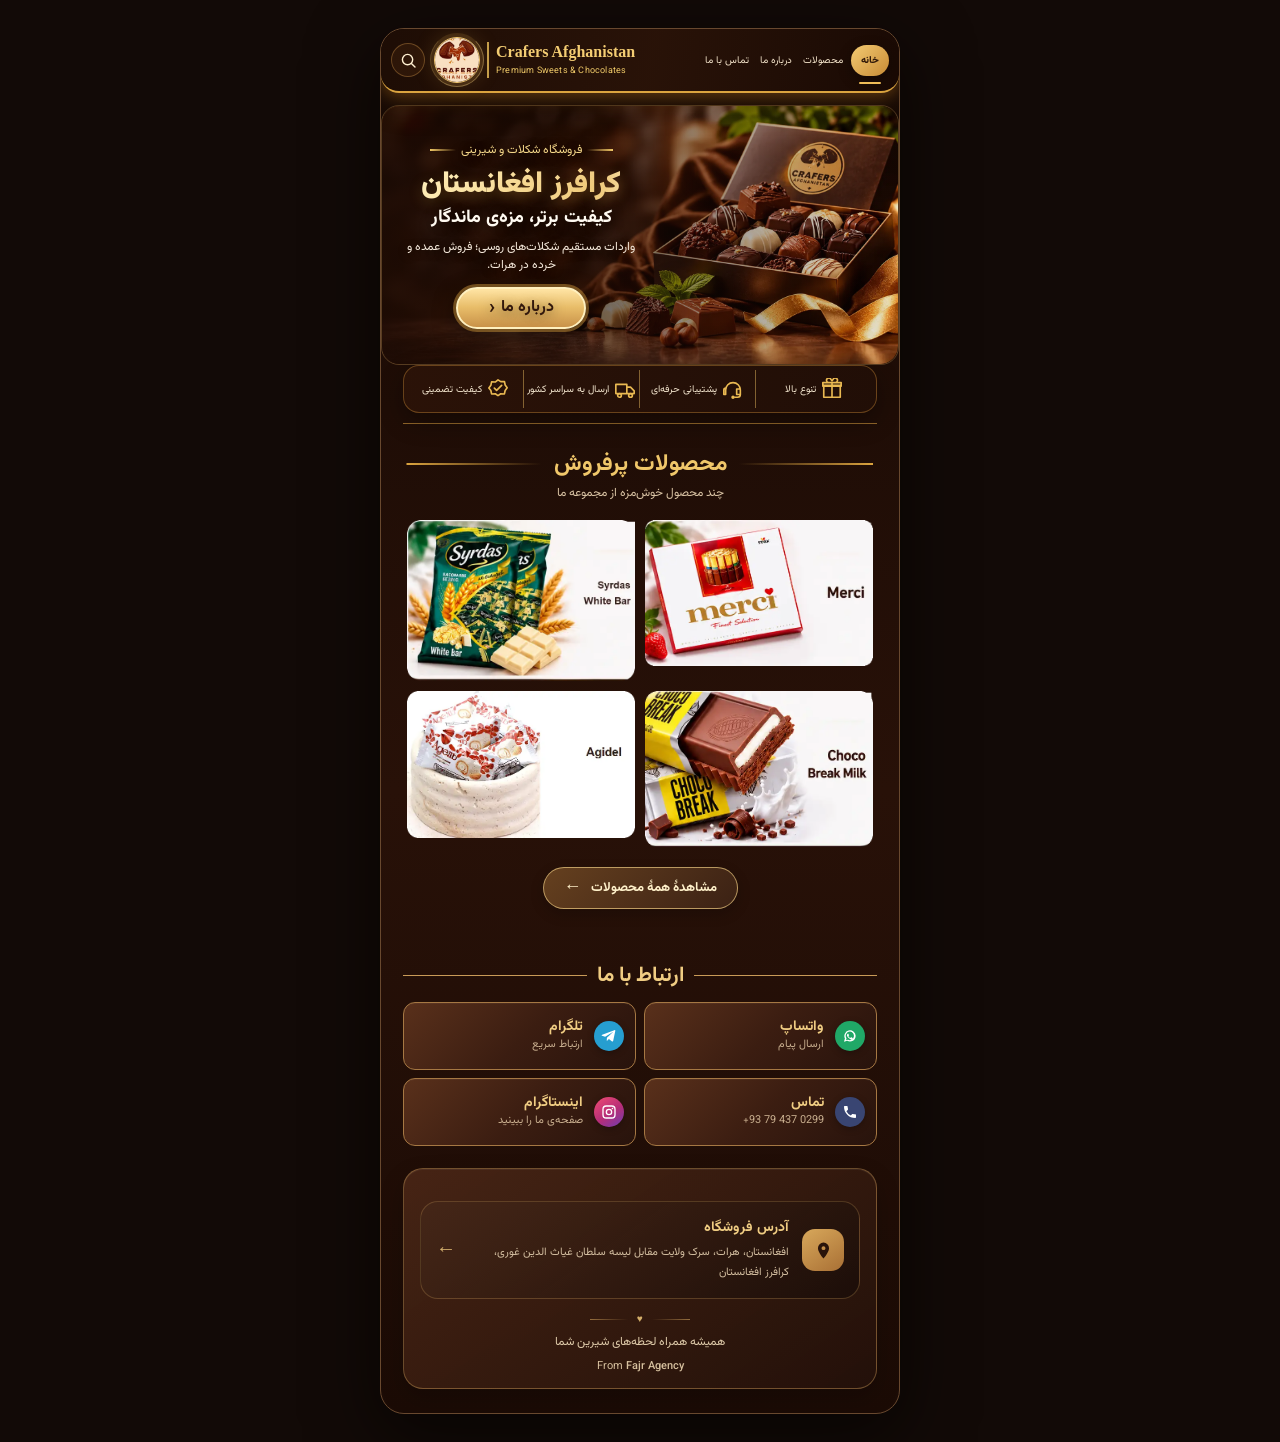
==== commit b041db9f: "Optimize homepage images and fix product search" ====
--- a/index.html
+++ b/index.html
@@ -13,7 +13,7 @@
       href="https://fonts.googleapis.com/css2?family=Playfair+Display:wght@600;700&display=swap"
       rel="stylesheet"
     />
-    <link rel="stylesheet" href="style.css?v=home-showcase-20261120-1" />
+    <link rel="stylesheet" href="style.css?v=responsive-scale-20261120-2" />
   </head>
   <body class="home-site">
     <main class="phone-page home-page">
@@ -87,10 +87,10 @@
         </div>
         <p class="section-subtitle">چند محصول خوش‌مزه از مجموعه ما</p>
         <div class="featured-products-grid">
-          <a class="featured-product-image-link" href="products.html"><img src="./assets/featured/merci-bestseller-clean.png" alt="کارت محصول شکلات Merci" width="563" height="360" loading="lazy" decoding="async" /></a>
-          <a class="featured-product-image-link" href="products.html"><img src="./assets/featured/syrdas-bestseller-clean.png" alt="کارت محصول Syrdas White Bar" width="548" height="388" loading="lazy" decoding="async" /></a>
-          <a class="featured-product-image-link" href="products.html"><img src="./assets/featured/choco-break-bestseller-clean.png" alt="کارت محصول Choco Break Milk" width="565" height="385" loading="lazy" decoding="async" /></a>
-          <a class="featured-product-image-link" href="products.html"><img src="./assets/featured/agidel-bestseller-clean.png" alt="کارت محصول آبنبات Agidel" width="583" height="375" loading="lazy" decoding="async" /></a>
+          <a class="featured-product-image-link" href="products.html"><img src="./assets/featured/merci-bestseller-clean.webp?v=2" alt="کارت محصول شکلات Merci" width="563" height="360" loading="lazy" decoding="async" /></a>
+          <a class="featured-product-image-link" href="products.html"><img src="./assets/featured/syrdas-bestseller-clean.webp?v=2" alt="کارت محصول Syrdas White Bar" width="548" height="388" loading="lazy" decoding="async" /></a>
+          <a class="featured-product-image-link" href="products.html"><img src="./assets/featured/choco-break-bestseller-clean.webp?v=2" alt="کارت محصول Choco Break Milk" width="565" height="385" loading="lazy" decoding="async" /></a>
+          <a class="featured-product-image-link" href="products.html"><img src="./assets/featured/agidel-bestseller-clean.webp?v=2" alt="کارت محصول آبنبات Agidel" width="583" height="375" loading="lazy" decoding="async" /></a>
         </div>
         <a class="featured-all-link" href="products.html"
           >مشاهدهٔ همهٔ محصولات <span aria-hidden="true">&#x2190;</span></a
--- a/style.css
+++ b/style.css
@@ -2001,6 +2001,7 @@
   box-shadow: 0 10px 25px rgba(12, 5, 2, .36), inset 0 1px 0 rgba(255, 224, 169, .12);
   transition: transform .24s ease, border-color .24s ease, box-shadow .24s ease;
 }
+.products-page .product-card[hidden] { display: none; }
 .products-page .product-card:hover,
 .products-page .product-card:focus-visible {
   transform: translateY(-4px);
@@ -2337,3 +2338,157 @@
 .about-page-actions .modal-contact { margin: 0; }
 .about-page-back { color: #d8b876; font-size: 13px; text-decoration: none; }
 .about-page-back:hover, .about-page-back:focus-visible { color: #fff0ce; text-decoration: underline; }
+
+/* Keep the 520px storefront composition intact on narrow phones. */
+@media (min-width: 300px) and (max-width: 520px) {
+  .phone-page {
+    container-type: inline-size;
+    --store-gutter: clamp(8px, 4.23vw, 22px);
+    width: min(100%, 520px);
+    padding-inline: var(--store-gutter);
+  }
+  .home-page {
+    --home-gutter: clamp(8px, 4.23vw, 22px);
+    padding: 0 var(--home-gutter) 24px;
+    border: 1px solid #68482e;
+    border-radius: clamp(16px, 4.62vw, 24px);
+    box-shadow: 0 12px 38px #0008;
+  }
+  .home-page .topbar {
+    height: clamp(44px, 12.3vw, 64px);
+    margin: 0 calc(-1 * var(--home-gutter)) clamp(7px, 2.3vw, 12px);
+    padding: 5px clamp(5px, 1.92vw, 10px);
+    gap: clamp(2px, 1.35vw, 7px);
+  }
+  .home-page .home-desktop-nav,
+  .home-page .home-tools,
+  .phone-page:not(.home-page) .home-desktop-nav,
+  .phone-page:not(.home-page) .home-tools { display: flex; }
+  .home-page .home-desktop-nav,
+  .phone-page:not(.home-page) .home-desktop-nav {
+    flex: 1 1 0;
+    min-width: 0;
+    gap: clamp(1px, .96vw, 5px);
+    white-space: nowrap;
+  }
+  .home-page .home-desktop-nav a,
+  .phone-page:not(.home-page) .home-desktop-nav a {
+    padding: clamp(3px, 1.35vw, 7px) clamp(1px, .58vw, 3px);
+    font-size: clamp(7px, 1.92vw, 10px);
+  }
+  .home-page .home-desktop-nav a.is-current,
+  .phone-page:not(.home-page) .home-desktop-nav a.is-current {
+    padding: clamp(4px, 1.54vw, 8px) clamp(5px, 1.92vw, 10px);
+  }
+  .home-page .brand,
+  .phone-page:not(.home-page) .brand {
+    flex: 0 1 auto;
+    min-width: 0;
+    gap: clamp(3px, 1.35vw, 7px);
+    padding: 2px;
+  }
+  .home-page .brand-mark,
+  .phone-page:not(.home-page) .brand-mark {
+    flex: 0 0 auto;
+    width: clamp(28px, 8.85vw, 46px);
+    height: clamp(28px, 8.85vw, 46px);
+  }
+  .home-page .brand-copy,
+  .phone-page:not(.home-page) .brand-copy {
+    min-width: 0;
+    padding-left: clamp(4px, 1.35vw, 7px);
+  }
+  .home-page .brand-copy strong,
+  .phone-page:not(.home-page) .brand-copy strong {
+    font-size: clamp(10px, 3.08vw, 16px);
+    white-space: nowrap;
+  }
+  .home-page .brand-copy small,
+  .phone-page:not(.home-page) .brand-copy small {
+    margin-top: 2px;
+    font-size: clamp(6px, 1.73vw, 9px);
+    white-space: nowrap;
+  }
+  .home-page .home-tools,
+  .phone-page:not(.home-page) .home-tools { flex: 0 0 auto; gap: clamp(2px, .96vw, 5px); }
+  .home-page .home-tool-link,
+  .phone-page:not(.home-page) .home-tool-link {
+    width: clamp(23px, 6.54vw, 34px);
+    height: clamp(23px, 6.54vw, 34px);
+  }
+  .home-page .home-tool-link svg,
+  .phone-page:not(.home-page) .home-tool-link svg {
+    width: clamp(13px, 3.65vw, 19px);
+    height: clamp(13px, 3.65vw, 19px);
+  }
+  .home-page .menu-toggle,
+  .phone-page:not(.home-page) .menu-toggle { display: none; }
+  .phone-page:not(.home-page) .topbar {
+    height: clamp(44px, 12.3vw, 64px);
+    margin: 0 calc(-1 * var(--store-gutter)) clamp(8px, 3.46vw, 18px);
+    padding: 5px clamp(5px, 1.92vw, 10px);
+    gap: clamp(2px, 1.35vw, 7px);
+  }
+  .home-page .hero {
+    grid-template-columns: repeat(2, minmax(0, 1fr));
+    min-height: clamp(205px, 50vw, 260px);
+    padding: clamp(12px, 3.46vw, 18px) clamp(8px, 3.85vw, 20px);
+    border-radius: clamp(13px, 3.46vw, 18px);
+  }
+  .home-page .hero-copy { grid-column: 1; min-width: 0; max-width: 100%; }
+  .home-page .eyebrow { margin-bottom: clamp(4px, 1.35vw, 7px); font-size: clamp(8px, 2.3vw, 12px); gap: 3px; }
+  .home-page .eyebrow span { width: clamp(15px, 5vw, 26px); }
+  .home-page .hero h1 { font-size: clamp(18px, 5.77vw, 30px); line-height: 1.25; }
+  .home-page .home-tagline { margin-bottom: clamp(4px, 1.35vw, 7px); font-size: clamp(11px, 3.46vw, 18px); line-height: 1.4; }
+  .home-page .hero .intro { margin-bottom: clamp(6px, 2.3vw, 12px); font-size: clamp(8px, 2.3vw, 12px); line-height: 1.5; }
+  .home-page .about-button { min-width: clamp(95px, 25vw, 130px); min-height: clamp(32px, 8.08vw, 42px); gap: 4px; padding: 4px clamp(7px, 2.88vw, 15px); font-size: clamp(10px, 3.08vw, 16px); }
+  .home-page .about-button b { font-size: clamp(13px, 3.85vw, 20px); }
+  .home-benefits { grid-template-columns: repeat(4, minmax(0, 1fr)); min-height: clamp(34px, 9.23vw, 48px); margin: 0 auto clamp(6px, 1.92vw, 10px); padding: clamp(2px, .77vw, 4px); }
+  .home-benefits > div { justify-content: center; gap: clamp(1px, .58vw, 3px); padding: 3px 1px; font-size: clamp(6px, 1.92vw, 10px); line-height: 1.25; white-space: normal; }
+  .home-benefits > div + div { border-right: 1px solid rgba(226,180,91,.5); }
+  .home-benefits > div:nth-child(n+3) { border-top: 0; }
+  .home-benefits svg { width: clamp(12px, 4.23vw, 22px); height: clamp(12px, 4.23vw, 22px); }
+  .home-page .featured-products { padding: clamp(14px, 4.23vw, 22px) clamp(2px, .77vw, 4px); }
+  .home-page .featured-products-grid { grid-template-columns: repeat(2, minmax(0, 1fr)); gap: clamp(5px, 1.92vw, 10px); }
+  .home-page .featured-products .section-heading { gap: clamp(7px, 2.3vw, 12px); }
+  .home-page .featured-products .section-heading span { width: 25%; }
+  .home-page .featured-products .section-heading h2 { font-size: clamp(14px, 4.42vw, 23px); white-space: nowrap; }
+  .products-page .products-section { padding: clamp(12px, 3.85vw, 20px) clamp(8px, 3.46vw, 18px) 32px; }
+  .products-page .product-grid { grid-template-columns: repeat(2, minmax(0, 1fr)); gap: clamp(6px, 2.7vw, 14px); }
+  .products-page .product-card { border-radius: clamp(12px, 3.85vw, 20px); }
+  .products-page .product-card .product-main-image { height: clamp(112px, 39.4vw, 205px); padding: clamp(5px, 2.3vw, 12px); }
+  .products-page .product-card strong { min-height: clamp(40px, 11.15vw, 58px); padding: clamp(6px, 2.5vw, 13px) 5px 2px; font-size: clamp(9px, 2.88vw, 15px); }
+  .products-page .product-card small { min-height: clamp(30px, 8.46vw, 44px); padding: 2px clamp(5px, 2.7vw, 14px) clamp(7px, 2.88vw, 15px); font-size: clamp(7px, 2.3vw, 12px); line-height: 1.55; }
+  .products-page .product-search { margin-bottom: clamp(8px, 3.08vw, 16px); }
+  .products-page .product-search input { height: clamp(34px, 9.23vw, 48px); padding-right: clamp(32px, 8.46vw, 44px); font-size: clamp(10px, 2.7vw, 14px); }
+  .products-page .product-search > svg { top: 50%; right: clamp(9px, 2.7vw, 14px); width: clamp(15px, 3.85vw, 20px); height: clamp(15px, 3.85vw, 20px); transform: translateY(-50%); }
+  .products-page .product-guide { gap: clamp(5px, 1.73vw, 9px); padding: clamp(6px, 1.92vw, 10px) clamp(7px, 2.3vw, 12px); font-size: clamp(8px, 2.12vw, 11px); }
+  .products-page .product-guide svg { width: clamp(14px, 3.65vw, 19px); height: clamp(14px, 3.65vw, 19px); }
+  .products-page .product-card .product-order-action { min-height: clamp(32px, 8.08vw, 42px); padding: 5px 8px; font-size: clamp(8px, 2.3vw, 12px); }
+  .products-page .product-card .product-order-action svg { width: clamp(19px, 4.8vw, 25px); height: clamp(19px, 4.8vw, 25px); }
+  .about-page-card { margin-top: clamp(14px, 5vw, 26px); padding: clamp(14px, 5.38vw, 28px) clamp(12px, 4.23vw, 22px); border-radius: clamp(14px, 3.85vw, 20px); }
+  .about-page-card h1 { font-size: clamp(19px, 4.8vw, 25px); }
+  .about-page-intro { font-size: clamp(12px, 2.88vw, 15px); }
+  .about-page-services { font-size: clamp(12px, 2.88vw, 15px); }
+  .section-heading h2 { font-size: clamp(14px, 4.42vw, 23px); }
+}
+
+@media (min-width: 300px) and (max-width: 520px) {
+  body.products-page main.phone-page .products-section .product-grid {
+    grid-template-columns: repeat(2, minmax(0, 1fr));
+    gap: clamp(6px, 2.7vw, 14px);
+  }
+  body.products-page main.phone-page .products-section .product-card .product-main-image {
+    height: clamp(112px, 39.4vw, 205px);
+    padding: clamp(5px, 2.3vw, 12px);
+    object-fit: contain;
+  }
+  body.products-page main.phone-page .products-section .product-card strong {
+    min-height: clamp(40px, 11.15vw, 58px);
+    font-size: clamp(9px, 2.88vw, 15px);
+  }
+  body.products-page main.phone-page .products-section .product-card small {
+    min-height: clamp(30px, 8.46vw, 44px);
+    font-size: clamp(7px, 2.3vw, 12px);
+  }
+}
